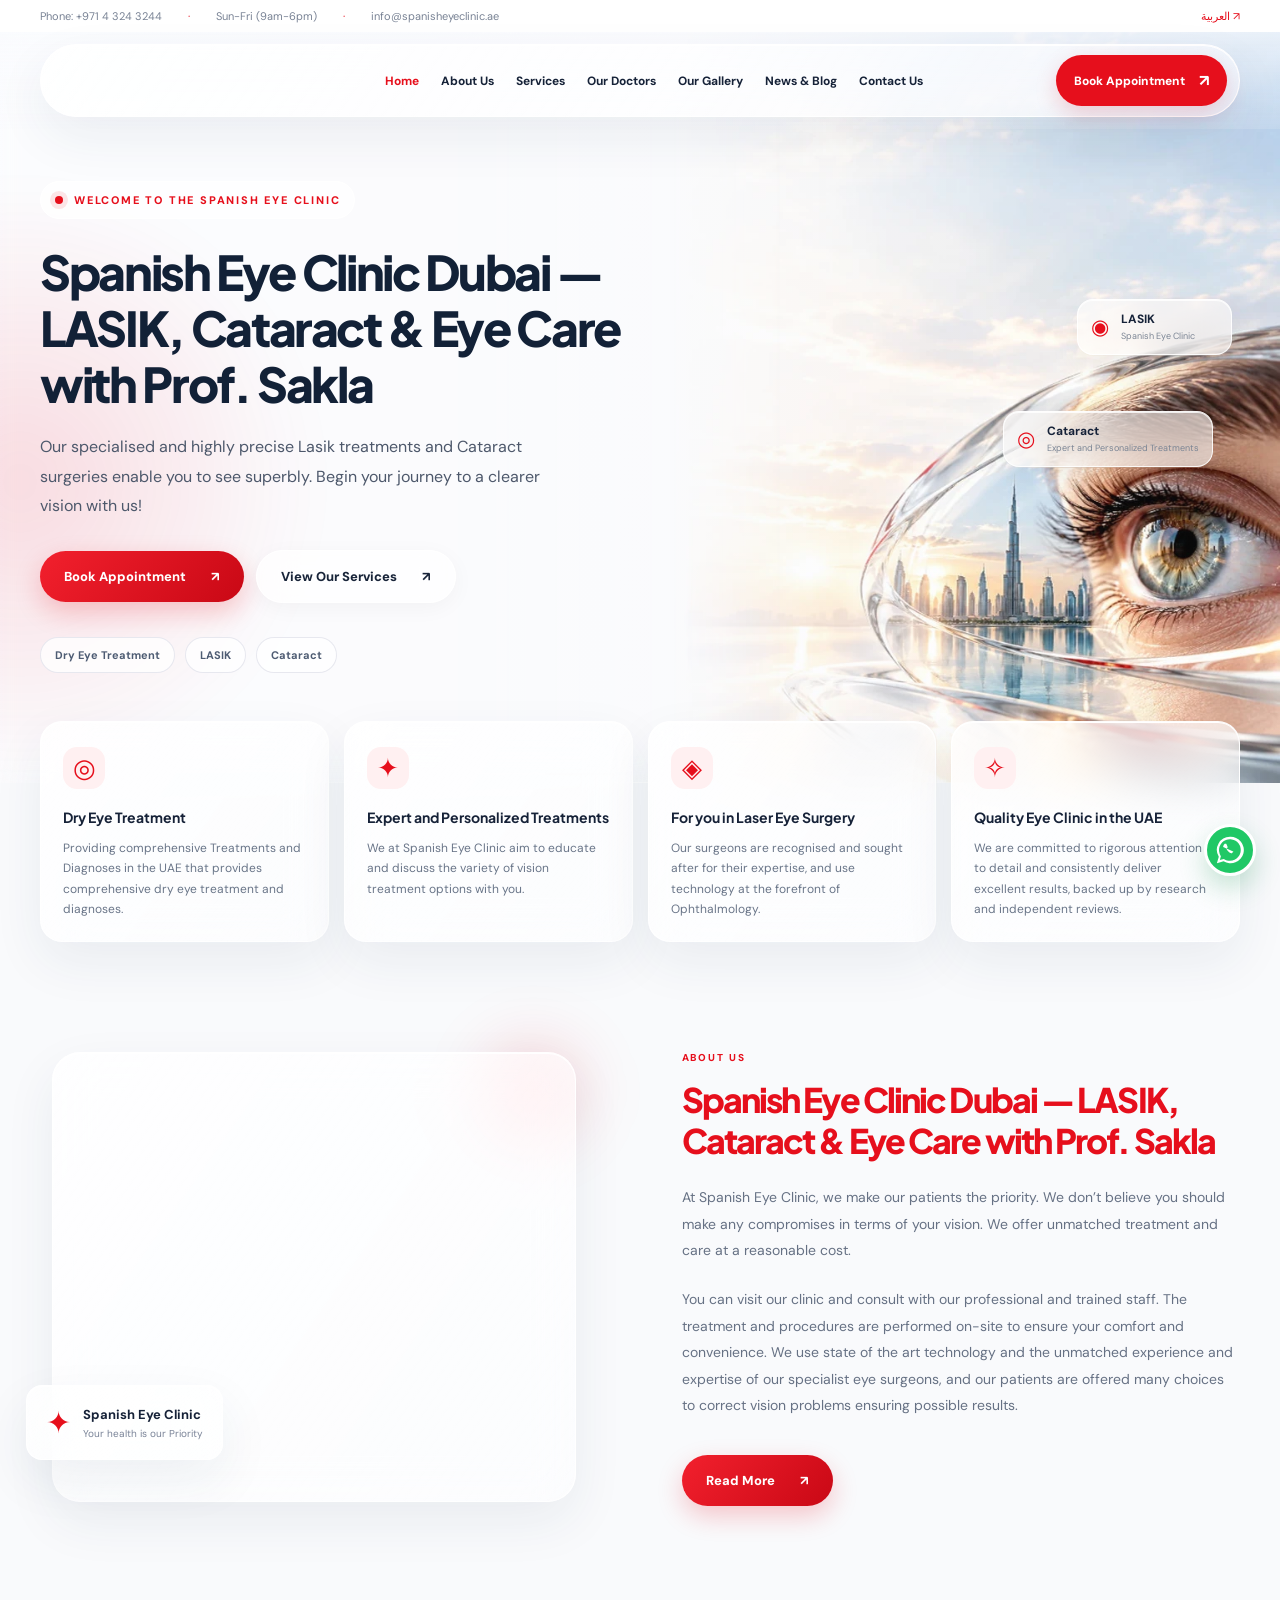
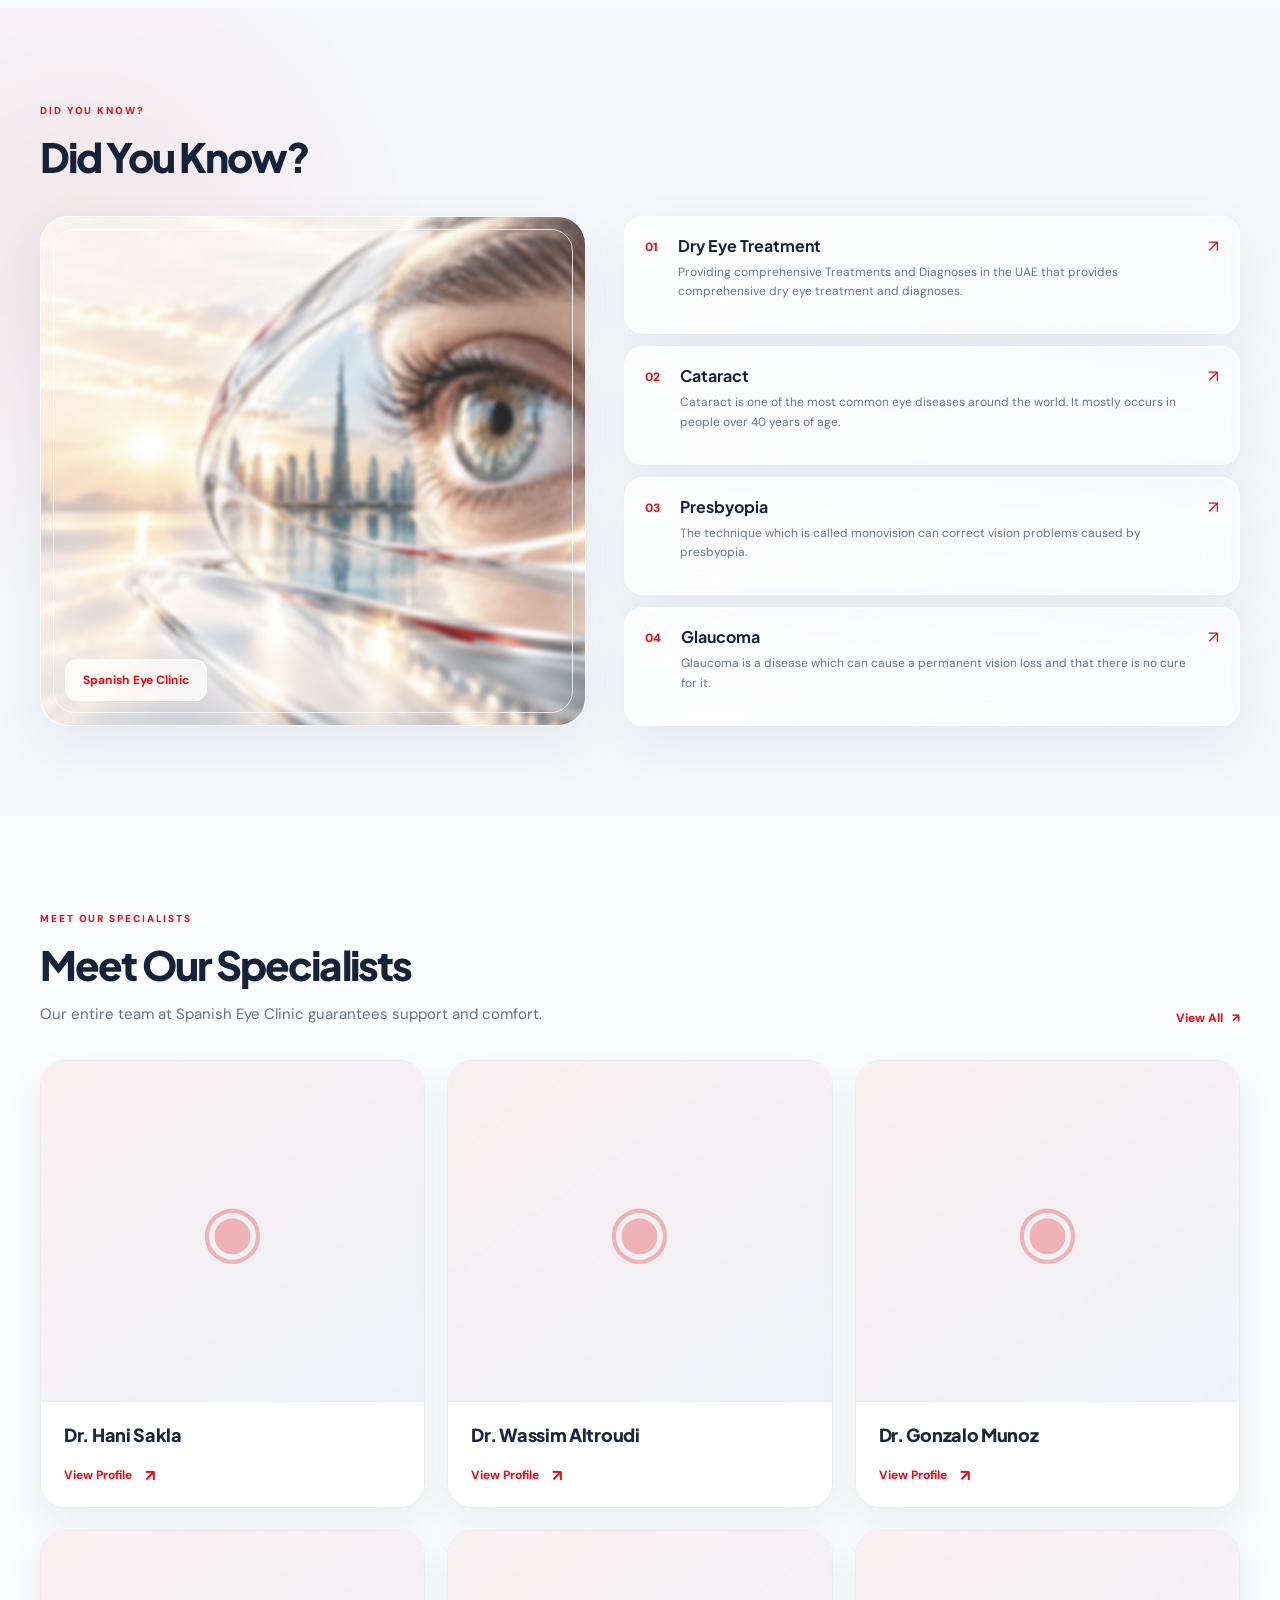
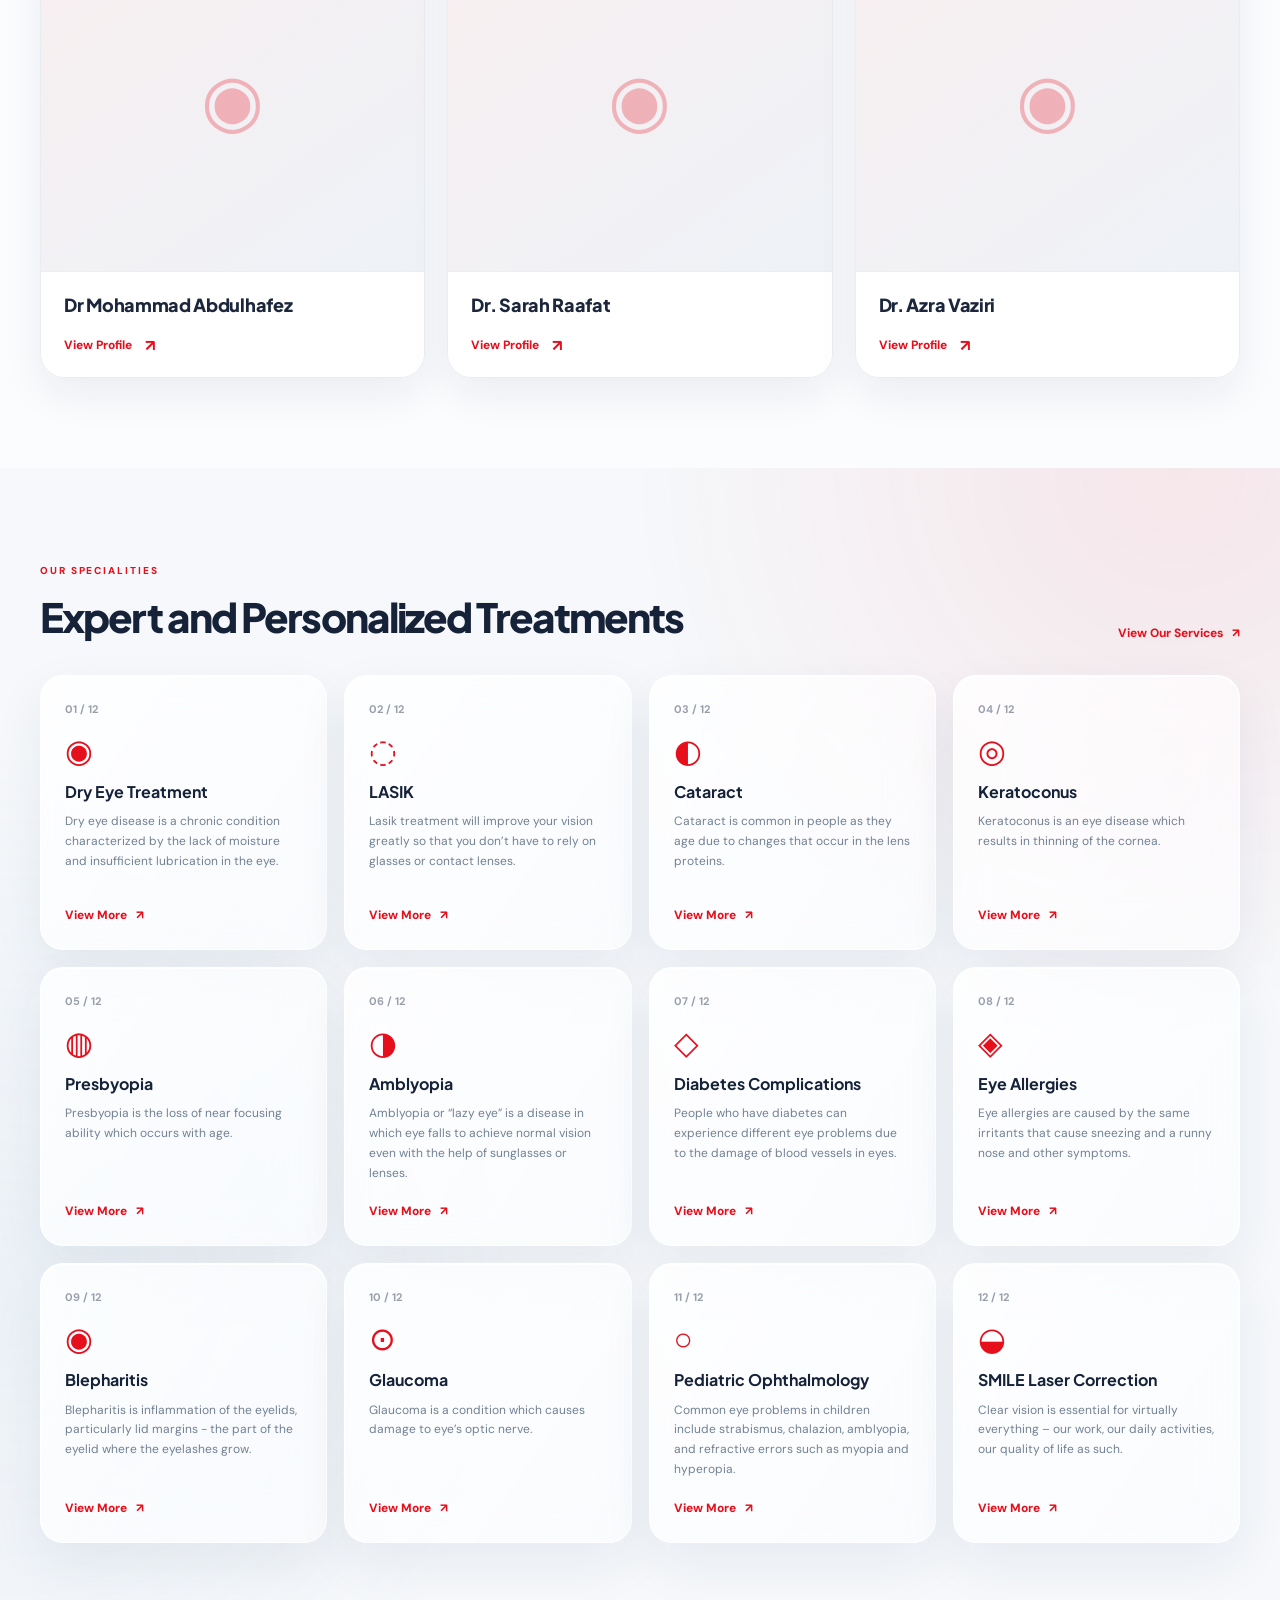
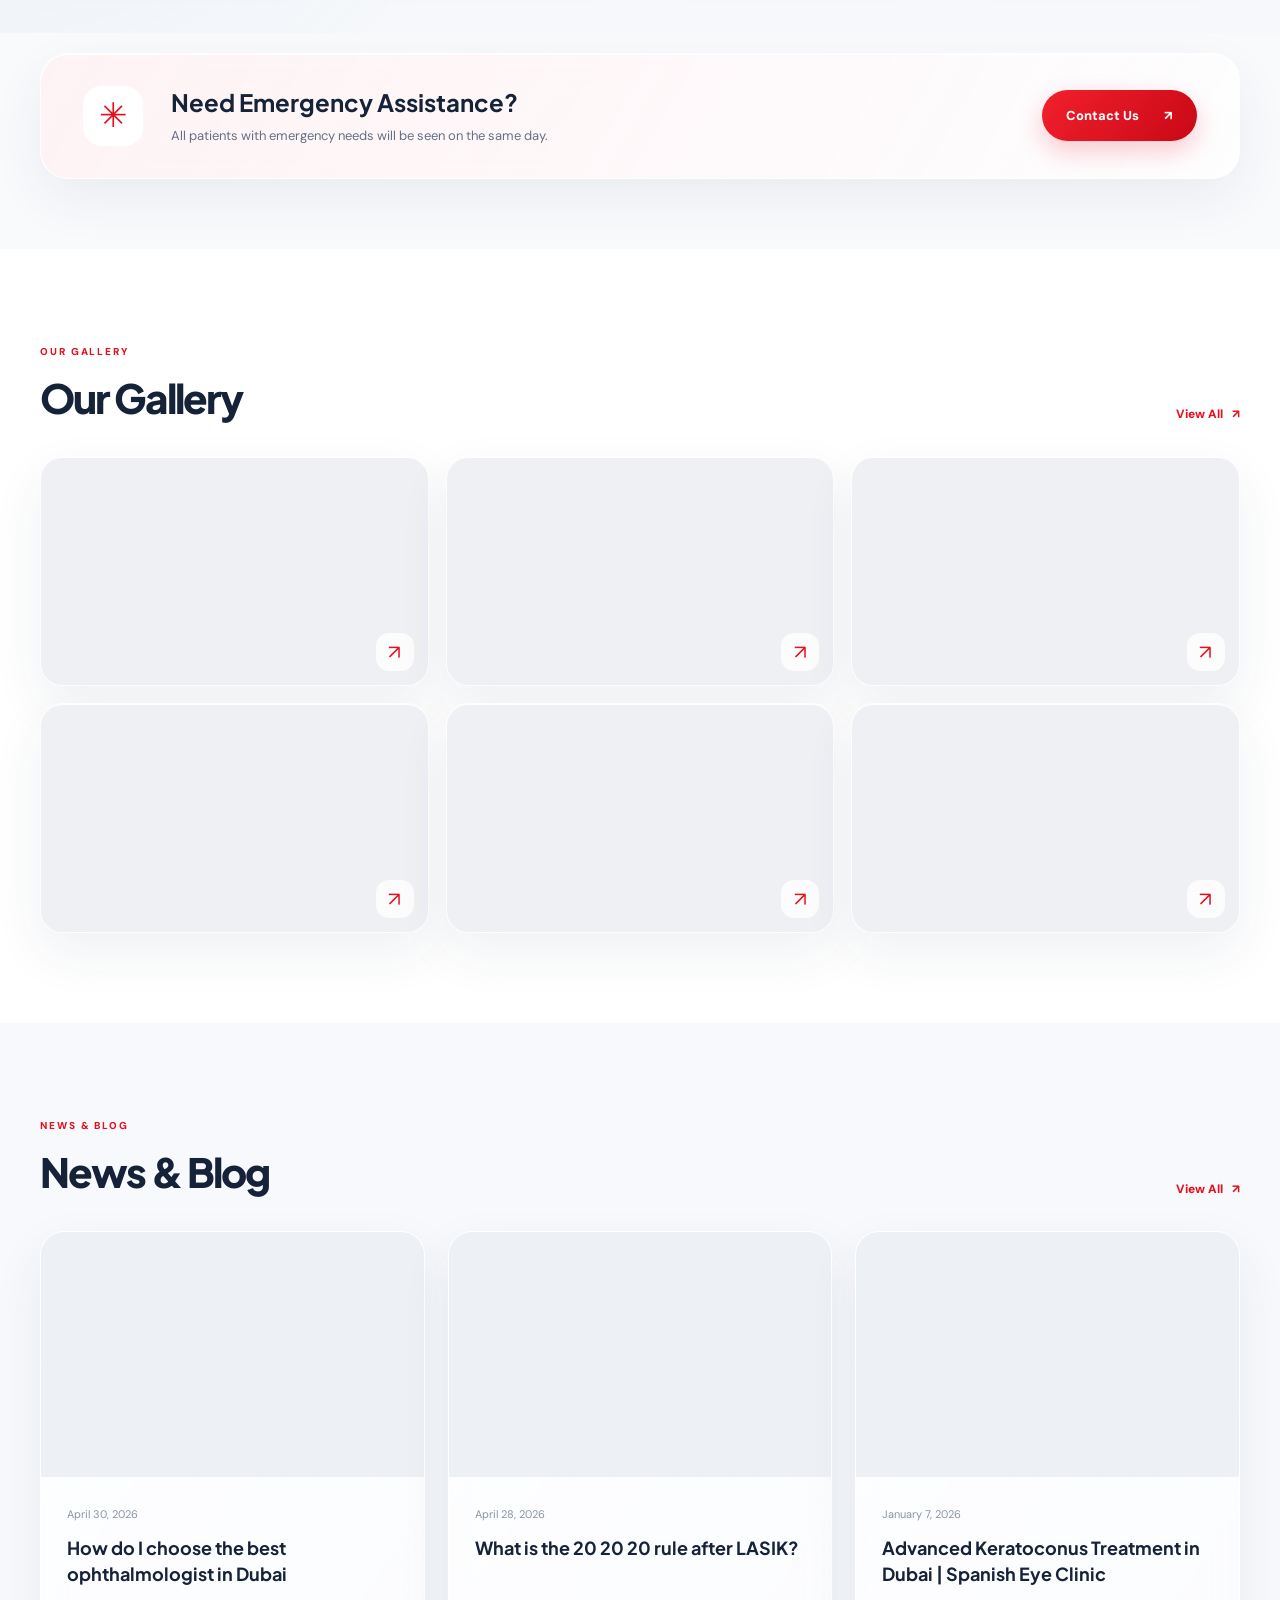
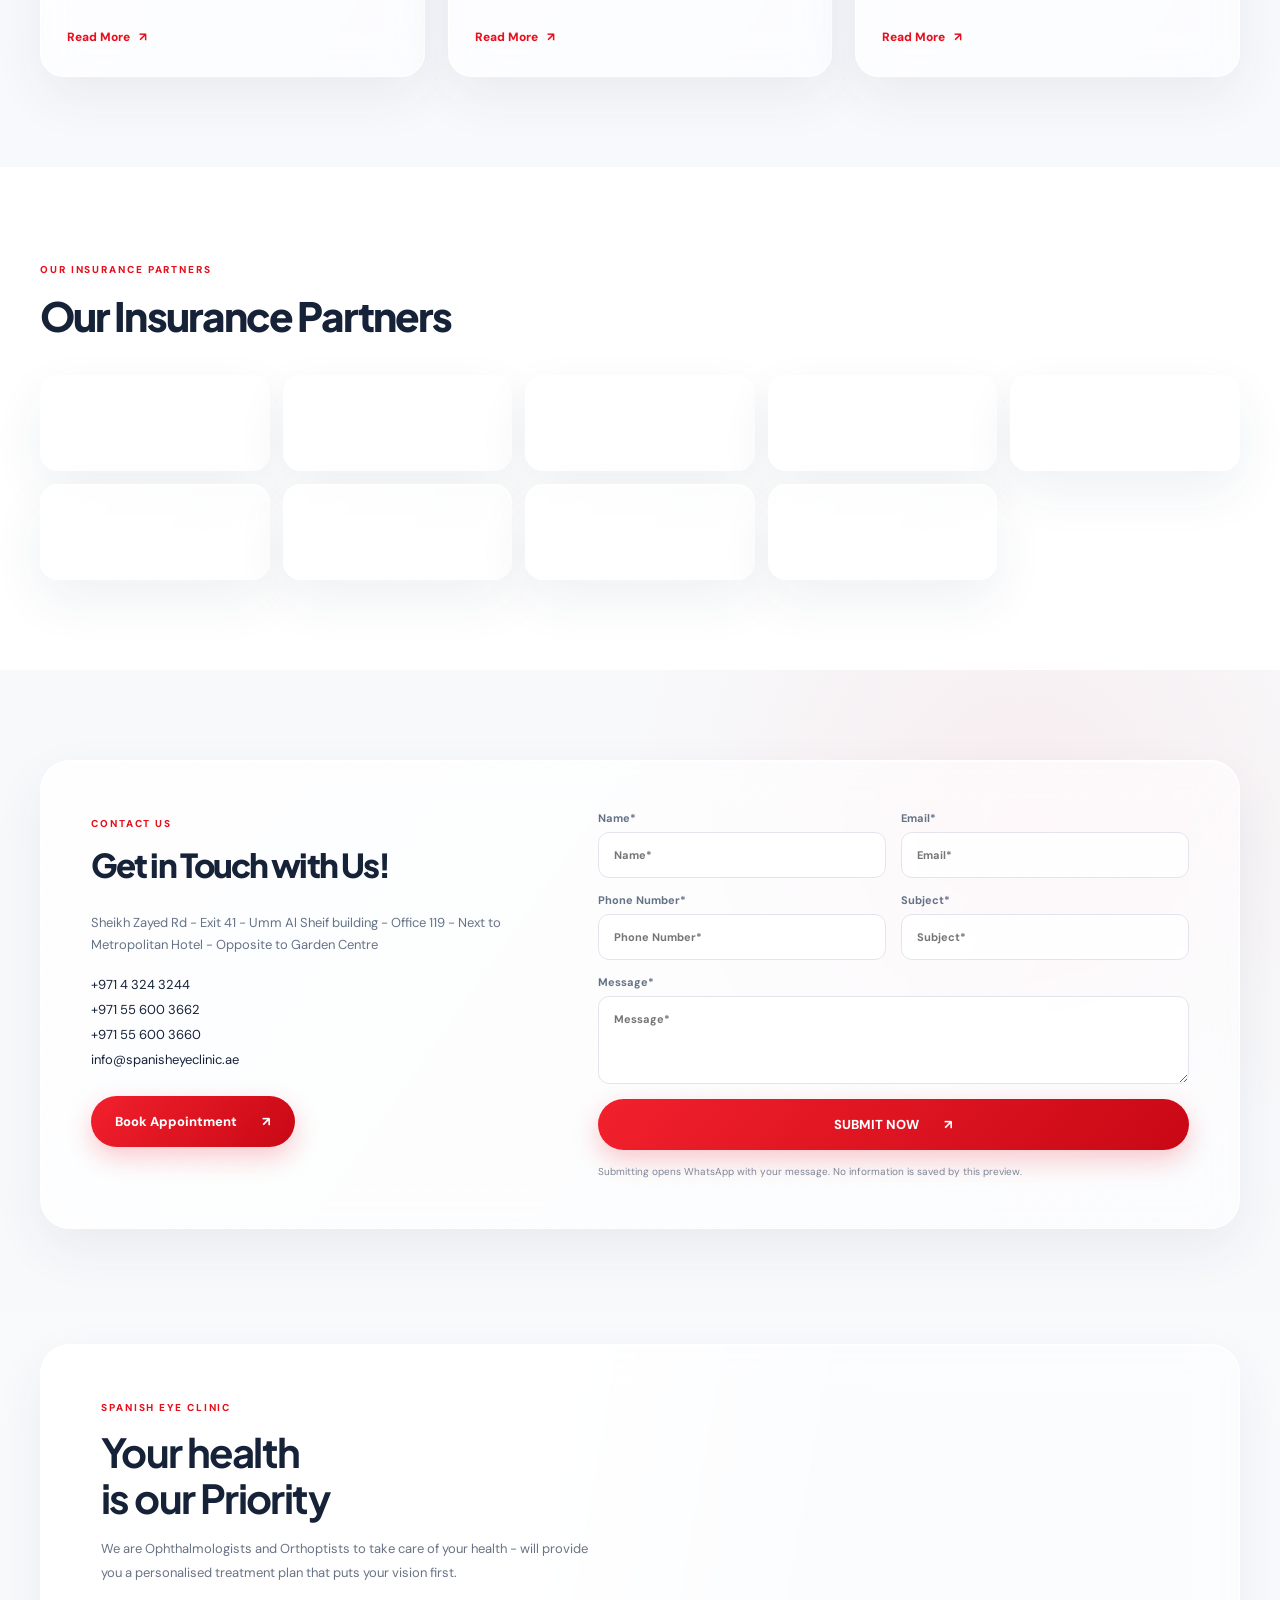
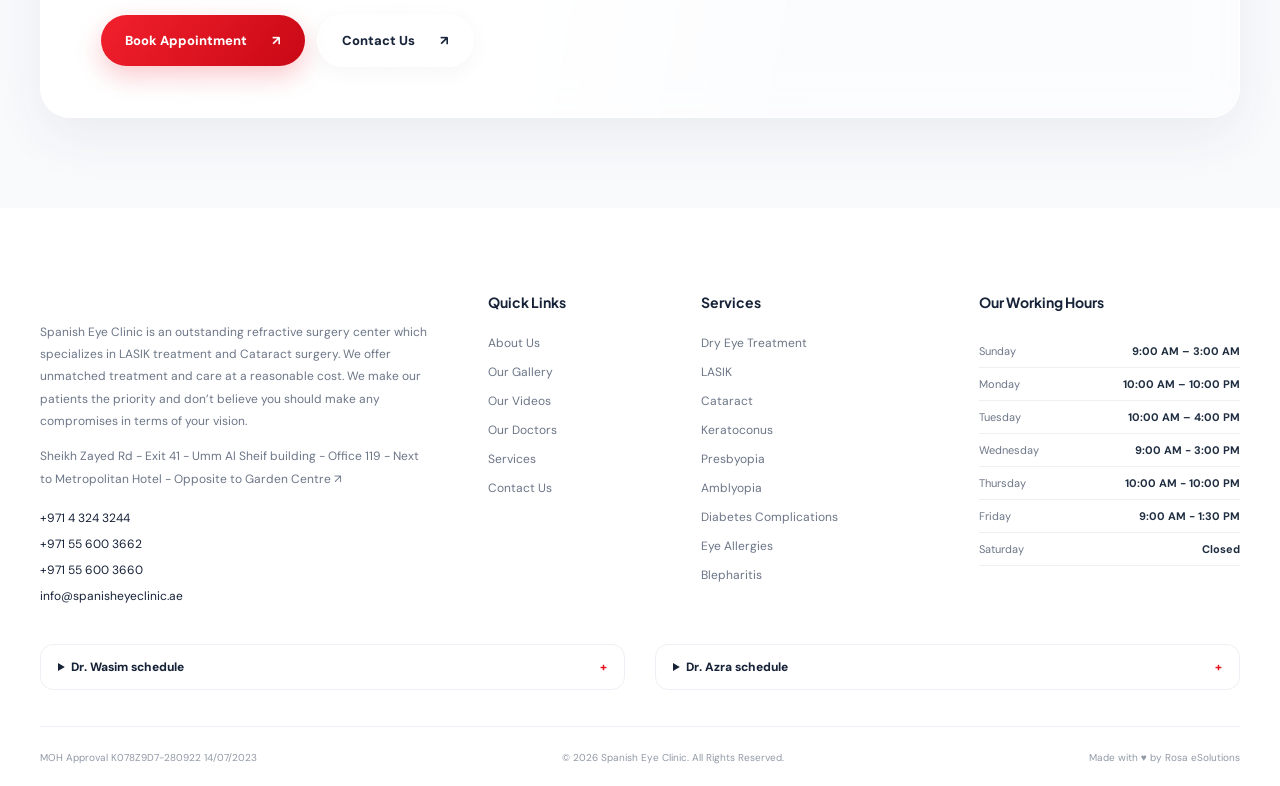
==== index.html @ 953e97e9 "Add files via upload" ====
<!DOCTYPE html>
<html lang="en-US" dir="ltr"><head>
<meta charset="utf-8"><meta name="viewport" content="width=device-width,initial-scale=1">
<meta name="robots" content="noindex,nofollow"><meta name="theme-color" content="#E60F1C">
<title>Spanish Eye Clinic Dubai | Prof. Sakla &amp; Expert Eye Care</title>
<meta name="description" content="Home to Prof. Hani Sakla, Spanish Eye Clinic offers LASIK, cataract surgery &amp; full eye exams in Dubai. Book your consultation today.">
<!-- Standalone staging file is noindex. Live canonical, hreflang, JSON-LD, analytics and WPML are managed by the original WordPress plugins at production. -->
<link rel="preconnect" href="https://www.spanisheyeclinic.ae"><link rel="preconnect" href="https://ebsaar.ae">
<link rel="preconnect" href="https://fonts.googleapis.com"><link rel="preconnect" href="https://fonts.gstatic.com" crossorigin>
<link href="https://fonts.googleapis.com/css2?family=DM+Sans:wght@400;500;600;700&family=Plus+Jakarta+Sans:wght@400;500;600;700;800&display=swap" rel="stylesheet">
<style>
:root{--red:#e60f1c;--red2:#bd0917;--ink:#162238;--muted:#667183;--paper:#f8f9fb;--soft:#f3f5f9;--max:1280px;--glass:rgba(255,255,255,.65);--line:rgba(255,255,255,.9);--stroke:#e7e9f0;--font:'Plus Jakarta Sans',sans-serif;--body:'DM Sans',sans-serif}*{box-sizing:border-box}html{scroll-behavior:smooth}body{margin:0;color:var(--ink);font-family:var(--body);background:#f9fafc;overflow-x:hidden;-webkit-font-smoothing:antialiased}a{color:inherit;text-decoration:none}button,input,textarea{font:inherit}button{cursor:pointer}img{max-width:100%}img.failed{visibility:hidden}.wrap{width:min(calc(100% - 80px),var(--max));margin:auto}.glass{background:linear-gradient(125deg,rgba(255,255,255,.84),rgba(255,255,255,.52));border:1px solid rgba(255,255,255,.9);box-shadow:0 20px 52px rgba(35,58,85,.07),inset 0 1px rgba(255,255,255,1);backdrop-filter:blur(22px) saturate(155%);-webkit-backdrop-filter:blur(22px) saturate(155%)}.topbar{height:32px;background:#fff;font-size:11px;color:#788294}.topbar-in{height:100%;display:flex;align-items:center;justify-content:space-between}.topbar-left{display:flex;align-items:center;gap:26px}.topbar-left span:not(:last-child):after{content:'·';color:var(--red);margin-left:26px}.topbar a:hover{color:var(--red)}.topbar-right{color:var(--red)}.site-header{position:sticky;top:0;z-index:40;padding:12px 0;background:linear-gradient(180deg,rgba(250,251,254,.8),rgba(250,251,254,.15));transition:padding .3s}.site-header.scrolled{padding:7px 0}.navbar{border-radius:100px;height:73px;display:flex;align-items:center;justify-content:space-between;padding:9px 12px 9px 25px;gap:20px}.logo{flex:0 0 auto;display:flex;align-items:center;min-width:178px}.logo-img{width:186px;height:auto;display:block}.desktop-nav{display:flex;align-items:center;gap:22px}.desktop-nav a{font-size:12px;font-weight:700;white-space:nowrap;transition:color .2s}.desktop-nav a:hover,.desktop-nav a:first-child{color:var(--red)}.nav-end{display:flex;align-items:center;gap:12px}.nav-book{display:inline-flex;align-items:center;gap:14px;padding:15px 18px;background:var(--red);border-radius:100px;color:#fff;font-size:12px;font-weight:800;white-space:nowrap;box-shadow:0 8px 22px rgba(230,15,28,.18)}.nav-book span{font-size:16px}.nav-toggle,.mobile-nav{display:none}
.hero{position:relative;margin-top:-97px;padding-top:117px;min-height:750px;background:#f8fafc;isolation:isolate;overflow:hidden}.hero-bg{position:absolute;inset:0;z-index:-3}.hero-bg img{width:100%;height:100%;object-fit:cover;object-position:center right}.hero-wash{position:absolute;inset:0;z-index:-2;background:linear-gradient(90deg,rgba(251,251,253,.98) 0%,rgba(251,251,253,.97) 23%,rgba(251,251,253,.9) 35%,rgba(251,251,253,.45) 54%,rgba(251,251,253,.01) 80%)}.hero-light{position:absolute;width:640px;height:640px;border-radius:50%;background:radial-gradient(circle,rgba(237,22,45,.14),transparent 66%);top:130px;left:-300px;filter:blur(20px);z-index:-1}.hero-grid{display:grid;grid-template-columns:54% 46%;min-height:600px;align-items:center}.hero-copy{padding:32px 0 110px;max-width:660px;position:relative;z-index:2}.label-line{display:inline-flex;align-items:center;gap:11px;font-size:11px;letter-spacing:1.8px;font-weight:800;color:var(--red);text-transform:uppercase;background:rgba(255,255,255,.75);padding:11px 14px;border-radius:100px;border:1px solid #fff}.red-point{width:8px;height:8px;background:var(--red);border-radius:50%;box-shadow:0 0 0 5px rgba(230,15,28,.1)}.hero h1{font-family:var(--font);font-size:clamp(42px,4.0vw,62px);font-weight:800;line-height:1.14;letter-spacing:-2.5px;max-width:680px;margin:25px 0 20px;color:#122137}.hero-description{font-size:17px;line-height:1.82;color:#556175;max-width:560px;margin:0}.hero-actions{display:flex;gap:12px;align-items:center;flex-wrap:wrap;margin-top:30px}.btn{border:0;display:inline-flex;align-items:center;gap:25px;padding:17px 24px;border-radius:100px;white-space:nowrap;font-size:13px;font-weight:800;transition:transform .2s,box-shadow .2s}.btn:hover,.nav-book:hover{transform:translateY(-2px)}.btn-red{color:#fff;background:linear-gradient(130deg,#f2202d,#c90815);box-shadow:0 10px 26px rgba(230,15,28,.22)}.btn-glass{color:#182439;background:rgba(255,255,255,.7);border:1px solid #fff;box-shadow:0 5px 22px rgba(0,0,0,.04);backdrop-filter:blur(18px)}.hero-bottom-items{display:flex;align-items:center;gap:10px;margin-top:34px;flex-wrap:wrap}.hero-bottom-items span{border:1px solid rgba(225,227,236,.8);background:rgba(255,255,255,.77);padding:10px 14px;border-radius:30px;font-size:11px;font-weight:700;color:#4e5c73}.hero-visual{height:550px;position:relative}.hero-float{position:absolute;border-radius:17px;display:flex;align-items:center;gap:12px;padding:14px 17px;min-width:192px;box-shadow:0 16px 48px rgba(53,53,76,.09)}.hero-float>span{font-size:29px;color:var(--red)}.hero-float strong{font-size:13px;display:block}.hero-float small{display:block;font-size:10px;line-height:1.5;color:#7b8594;margin-top:3px;max-width:175px}.float-a{right:0;top:80px}.float-b{right:20px;top:205px}.float-c{right:15px;top:355px;min-width:170px}.hero-hairline{position:absolute;bottom:0;left:0;right:0;height:1px;background:linear-gradient(90deg,transparent,#fff,transparent)}
.features-section{position:relative;margin-top:-62px;z-index:5;padding-bottom:65px}.features-grid{display:grid;grid-template-columns:repeat(4,1fr);gap:15px}.feature{border-radius:22px;padding:25px 22px 22px;min-height:195px}.feature-symbol{display:grid;place-items:center;width:42px;height:42px;background:#fff0f1;border-radius:14px;color:var(--red);font-size:26px;margin-bottom:18px}.feature h3{font-family:var(--font);font-size:14px;line-height:1.5;margin:0 0 10px}.feature p{margin:0;color:#697588;font-size:12px;line-height:1.7}
.section{padding:90px 0}.eyebrow{font-size:10px;font-weight:800;letter-spacing:1.9px;color:var(--red);text-transform:uppercase;display:inline-block;margin-bottom:15px}.section-heading{display:flex;align-items:end;justify-content:space-between;gap:30px;margin-bottom:34px}.section-heading h2,.about-copy h2,.contact-copy h2{font-family:var(--font);font-size:clamp(31px,3.15vw,43px);letter-spacing:-1.9px;line-height:1.23;margin:0;font-weight:800}.section-heading p{font-size:15px;color:var(--muted);line-height:1.6;margin:12px 0 0}.section-more,.text-link{font-size:12px;font-weight:800;color:var(--red);white-space:nowrap}.section-more span,.text-link span{margin-left:6px}.about-section{padding-top:25px}.about-grid{display:grid;grid-template-columns:1fr 1.02fr;align-items:center;gap:94px}.about-art{position:relative;padding:20px 12px 16px}.about-image{width:100%;height:450px;border-radius:28px;padding:10px;overflow:hidden}.about-image img{width:100%;height:100%;object-fit:cover;border-radius:22px}.about-float{position:absolute;left:-14px;bottom:58px;border-radius:16px;padding:17px 19px;display:flex;align-items:center;gap:12px}.about-float>span{font-size:30px;color:var(--red)}.about-float strong,.about-float small{display:block}.about-float strong{font-size:13px}.about-float small{font-size:10px;color:#798397;margin-top:4px}.about-decoration{position:absolute;width:170px;height:170px;border-radius:50%;z-index:-1;right:-30px;top:-26px;background:radial-gradient(circle,rgba(230,15,28,.18),transparent 65%);filter:blur(24px)}.about-copy h2{font-size:clamp(29px,2.65vw,36px);color:var(--red)}.about-copy p{color:#667184;font-size:14px;line-height:1.9;margin:22px 0}.about-copy .btn{margin-top:14px}
.did-section{background:radial-gradient(circle at 6% 30%,rgba(230,15,28,.075),transparent 27%),#f5f7fa}.did-grid{display:grid;grid-template-columns:.92fr 1.08fr;gap:34px}.did-art{height:520px;border-radius:30px;overflow:hidden;position:relative}.did-image{width:100%;height:100%;object-fit:cover}.did-art-label{position:absolute;bottom:20px;left:20px;border-radius:12px;padding:14px 19px;color:var(--red);font-weight:800;font-size:12px}.did-list{display:grid;gap:12px}.know-item{display:flex;gap:20px;padding:18px 20px;border-radius:19px;align-items:start;min-height:114px}.know-index{font-size:12px;color:var(--red);font-weight:800;margin-top:4px}.know-item>div:nth-child(2){flex:1}.know-item h3{font-size:16px;font-family:var(--font);margin:0 0 7px}.know-item p{margin:0;color:#687589;font-size:12px;line-height:1.6}.small-arrow{font-size:17px;color:var(--red)}
.doctors-section{background:#fbfcfe}.doctors-grid{display:grid;grid-template-columns:repeat(3,1fr);gap:24px}.doctor{border-radius:25px;overflow:hidden;min-width:0}.doctor-picture{height:335px;display:block;position:relative;background:linear-gradient(155deg,#e9ebf0,#fafafa);overflow:hidden}.doctor-img{width:100%;height:100%;object-fit:cover;object-position:center 16%;transition:transform .5s}.doctor:hover .doctor-img{transform:scale(1.03)}.img-backup{position:absolute;inset:0;display:grid;place-items:center;color:#bec2ce;font-weight:800}.doctor-meta{padding:20px 23px 24px;background:rgba(255,255,255,.9)}.doctor-meta h3{font-family:var(--font);font-size:16px;margin:0 0 13px}.doctor-meta .text-link{font-size:11px}
.treatments-section{background:radial-gradient(ellipse at 92% 0%,rgba(237,22,37,.08),transparent 33%),radial-gradient(circle at 0% 70%,rgba(144,184,218,.11),transparent 35%),#f6f8fb}.treatments-grid{display:grid;grid-template-columns:repeat(4,1fr);gap:17px}.treatment{min-height:275px;padding:26px 24px;position:relative;border-radius:23px;display:flex;flex-direction:column;transition:transform .2s,box-shadow .25s}.treatment:hover{transform:translateY(-5px);box-shadow:0 22px 45px rgba(33,45,75,.1)}.treatment-num{font-size:11px;color:#9a9fac;font-weight:700}.treatment-icon{font-size:32px;line-height:1;color:var(--red);margin:19px 0 13px}.treatment h3{font-family:var(--font);font-size:16px;line-height:1.45;margin:0 0 9px}.treatment p{margin:0 0 20px;color:#718092;line-height:1.65;font-size:12px;flex:1}.treatment .text-link{align-self:start}
.emergency-section{padding:20px 0 70px}.emergency{border-radius:28px;padding:32px 42px;display:flex;align-items:center;gap:28px;background:linear-gradient(120deg,rgba(255,241,242,.85),rgba(255,255,255,.75));}.emergency-orb{height:60px;width:60px;background:#fff;border-radius:19px;color:var(--red);display:grid;place-items:center;font-size:34px}.emergency>div:nth-child(2){flex:1}.emergency h2{font-family:var(--font);font-size:24px;margin:0 0 10px}.emergency p{font-size:13px;color:#657087;margin:0}
.gallery-section{background:#fff}.gallery-grid{display:grid;grid-template-columns:repeat(3,1fr);grid-auto-rows:230px;gap:17px}.gallery-tile{display:block;border-radius:22px;overflow:hidden;position:relative;background:#eef0f4}.gallery-img{width:100%;height:100%;object-fit:cover;transition:transform .35s}.gallery-tile:hover .gallery-img{transform:scale(1.05)}.gallery-open{position:absolute;bottom:14px;right:14px;display:grid;place-items:center;background:rgba(255,255,255,.8);color:var(--red);height:38px;width:38px;border-radius:13px;backdrop-filter:blur(10px);font-size:20px}
.blog-section{background:#f8f9fc}.stories-grid{display:grid;grid-template-columns:repeat(3,1fr);gap:23px}.story{border-radius:24px;overflow:hidden}.story-photo{height:245px;display:block;overflow:hidden;background:#edf0f4}.story-img{width:100%;height:100%;object-fit:cover}.story-copy{padding:25px 26px 30px}.story-date{font-size:11px;color:#8994a6}.story-copy h3{font-family:var(--font);font-size:18px;line-height:1.45;min-height:75px;margin:12px 0 15px}.story-copy h3 a:hover{color:var(--red)}
.insurance-section{background:#fff}.insurance-grid{display:grid;grid-template-columns:repeat(5,1fr);gap:13px}.insurer{height:96px;border-radius:18px;padding:14px;display:grid;place-items:center}.insurance-logo{max-width:92%;max-height:64px;object-fit:contain}.contact-section{background:radial-gradient(circle at 80% 20%,rgba(230,15,28,.05),transparent 35%),#f8f9fb}.contact-shell{border-radius:30px;padding:50px;display:grid;grid-template-columns:.85fr 1.15fr;gap:70px}.contact-copy h2{font-size:33px;margin-bottom:27px}.contact-copy p{font-size:13px;line-height:1.7;color:#667387;margin-bottom:20px}.contact-copy>a{display:block;margin:8px 0;font-size:13px}.contact-actions{margin-top:28px}.contact-form{display:grid;gap:15px}.contact-inputs{display:grid;grid-template-columns:1fr 1fr;gap:15px}.contact-form label{font-size:11px;font-weight:700;color:#647286}.contact-form input,.contact-form textarea{width:100%;display:block;margin-top:7px;border:1px solid #e2e5ed;border-radius:11px;background:rgba(255,255,255,.83);padding:15px;color:#1d293b;outline:none}.contact-form :is(input,textarea):focus{border-color:var(--red)}.submit-btn{justify-content:center}.contact-form small{font-size:10px;color:#7d8797}
.final-cta{padding-top:25px;background:#f9fafc}.final-cta-card{position:relative;min-height:365px;overflow:hidden;border-radius:30px;display:flex;align-items:center;background:linear-gradient(100deg,rgba(255,255,255,.98) 0%,rgba(255,255,255,.95) 40%,rgba(255,255,255,.43) 66%),url('https://ebsaar.ae/wp-content/uploads/2026/10/Dubai-Skyline-Reflected-in-a-Glassy-Eye.webp') center right/cover no-repeat}.final-cta-copy{width:58%;padding:50px 60px;position:relative;z-index:1}.final-cta h2{font-family:var(--font);font-size:40px;line-height:1.17;margin:0 0 15px;letter-spacing:-1.6px}.final-cta p{font-size:13px;color:#697386;line-height:1.8;max-width:495px}
.site-footer{background:#fff;padding:80px 0 22px}.footer-top{display:grid;grid-template-columns:1.5fr .6fr .85fr 1fr;gap:56px}.footer-logo{max-width:222px;display:block}.footer-brand p,.footer-place{color:#6c7687;font-size:12px;line-height:1.85}.footer-contact{display:grid;gap:10px;margin-top:20px}.footer-contact a{font-size:12px}.site-footer h3{font-family:var(--font);font-size:14px;margin:5px 0 24px}.footer-links a{display:block;font-size:12px;color:#6b7586;margin-bottom:13px}.footer-links a:hover,.footer-contact a:hover{color:var(--red)}.schedule-row{display:flex;justify-content:space-between;gap:10px;font-size:11px;padding:9px 0;border-bottom:1px solid #edf0f3;color:#6c7687}.schedule-row span:last-child{text-align:right;color:#1f2d40;font-weight:700}.footer-doctor-hours{display:flex;gap:30px;margin-top:40px}.footer-doctor-hours details{border:1px solid #edf0f4;border-radius:13px;padding:14px 17px;flex:1}.footer-doctor-hours summary{font-size:12px;font-weight:800;cursor:pointer}.footer-doctor-hours summary span{float:right;color:var(--red)}.footer-bottom{display:flex;justify-content:space-between;gap:14px;padding:24px 0 0;border-top:1px solid #eceff4;margin-top:36px;font-size:10px;color:#9199a6}.floating-whatsapp{z-index:48;position:fixed;right:24px;bottom:24px;width:52px;height:52px;display:grid;place-items:center;background:#20c866;border:3px solid #fff;border-radius:50%;color:#fff;box-shadow:0 12px 27px rgba(23,146,78,.24)}.floating-whatsapp svg{width:28px;height:28px}.mobile-appointment{display:none}
.anim{opacity:1}.js-anim .anim{opacity:0;transform:translateY(16px);transition:opacity .65s ease,transform .65s ease}.js-anim .anim.visible{opacity:1;transform:translateY(0)}
@media(max-width:1150px){.desktop-nav{gap:12px}.desktop-nav a{font-size:11px}.logo{min-width:144px}.logo-img{width:155px}.nav-book{padding:14px 13px;font-size:11px}.about-grid{gap:50px}.footer-top{gap:35px}}
@media(max-width:940px){.wrap{width:min(calc(100% - 44px),var(--max))}.desktop-nav{display:none}.nav-toggle{border:0;border-radius:100px;background:#fff;width:44px;height:44px;padding:11px;display:flex;flex-direction:column;justify-content:center;gap:5px}.nav-toggle span{height:2px;width:22px;background:#18233b;border-radius:3px}.mobile-nav{position:absolute;display:none;left:22px;right:22px;top:calc(100% - 6px);padding:20px;border-radius:22px}.mobile-nav.open{display:grid;gap:0}.mobile-nav a{padding:12px 5px;font-size:14px;border-bottom:1px solid #e8ebf1}.mobile-nav .btn{justify-content:center;margin-top:12px;color:#fff}.hero h1{font-size:48px}.hero-grid{grid-template-columns:58% 42%}.hero-visual{opacity:.82}.features-grid{grid-template-columns:repeat(2,1fr)}.doctors-grid{grid-template-columns:repeat(2,1fr)}.treatments-grid{grid-template-columns:repeat(3,1fr)}.insurance-grid{grid-template-columns:repeat(3,1fr)}.footer-top{grid-template-columns:1.2fr 1fr;gap:35px}.about-grid{grid-template-columns:1fr 1fr}.contact-shell{gap:30px;padding:35px}}
@media(max-width:700px){.wrap{width:calc(100% - 34px)}.topbar{height:30px}.topbar-left{gap:9px}.topbar-left>*:not(:first-child){display:none}.topbar-left span:not(:last-child):after{display:none}.navbar{height:61px;padding:8px 9px 8px 17px}.logo-img{width:155px}.nav-end .nav-book{display:none}.site-header{padding:8px 0}.hero{margin-top:-77px;min-height:820px;padding-top:92px}.hero-bg img{object-position:53% bottom}.hero-wash{background:linear-gradient(180deg,rgba(255,255,255,.83) 0%,rgba(255,255,255,.85) 10%,rgba(255,255,255,.72) 31%,rgba(255,255,255,.25) 48%,rgba(255,255,255,0) 65%)}.hero-grid{display:block;min-height:730px}.hero-copy{padding:54px 0 0}.label-line{font-size:10px;letter-spacing:1px}.hero h1{font-size:clamp(32px,8.7vw,44px);letter-spacing:-1.6px;line-height:1.17;margin:23px 0 17px}.hero-description{font-size:13px;line-height:1.6;max-width:93%;color:#425166}.hero-actions{gap:9px;margin-top:22px}.btn{padding:14px 15px;font-size:11px;gap:12px}.hero-bottom-items{margin-top:21px;gap:6px}.hero-bottom-items span{font-size:9px;padding:8px 10px}.hero-visual{height:360px;position:absolute;top:480px;left:0;right:0;pointer-events:none}.hero-float{min-width:auto;padding:9px 12px;border-radius:13px}.hero-float strong{font-size:11px}.hero-float small{display:none}.hero-float>span{font-size:23px}.float-a{right:16px;top:30px}.float-b{right:25px;top:115px}.float-c{display:none}.features-section{margin-top:-15px;padding-bottom:40px}.features-grid{gap:10px}.feature{padding:18px 15px;min-height:168px;border-radius:17px}.feature-symbol{width:35px;height:35px;font-size:22px;margin-bottom:13px}.feature h3{font-size:12px}.feature p{font-size:10px}.section{padding:65px 0}.section-heading h2,.about-copy h2{font-size:30px;letter-spacing:-1.2px}.section-heading{gap:12px;margin-bottom:25px;align-items:start}.section-more{font-size:10px;margin-top:25px}.about-section{padding-top:30px}.about-grid{grid-template-columns:1fr;gap:20px}.about-art{padding:0}.about-image{height:300px;border-radius:22px;padding:7px}.about-image img{border-radius:17px}.about-float{left:6px;bottom:20px}.about-copy p{font-size:13px;margin:17px 0}.did-grid{grid-template-columns:1fr;gap:17px}.did-art{height:280px}.know-item{min-height:105px}.doctors-grid{grid-template-columns:repeat(2,minmax(0,1fr));gap:13px}.doctor-picture{height:225px}.doctor-meta{padding:14px 12px 17px}.doctor-meta h3{font-size:12px;line-height:1.5}.doctor-meta .text-link{font-size:10px}.treatments-grid{grid-template-columns:repeat(2,minmax(0,1fr));gap:11px}.treatment{padding:20px 15px;min-height:260px;border-radius:17px}.treatment h3{font-size:13px}.treatment p{font-size:10.5px}.treatment-num{font-size:9px}.treatment-icon{font-size:25px}.emergency{padding:24px;gap:14px;flex-wrap:wrap}.emergency-orb{width:47px;height:47px}.emergency h2{font-size:20px}.emergency p{font-size:11px;line-height:1.5}.gallery-grid{grid-template-columns:repeat(2,1fr);grid-auto-rows:150px;gap:10px}.stories-grid{grid-template-columns:1fr;gap:17px}.story-photo{height:220px}.story-copy h3{min-height:unset}.insurance-grid{grid-template-columns:repeat(3,1fr);gap:7px}.insurer{height:75px;padding:8px;border-radius:12px}.contact-shell{grid-template-columns:1fr;padding:23px;gap:30px}.contact-copy h2{font-size:30px}.contact-inputs{grid-template-columns:1fr}.final-cta{padding-top:20px}.final-cta-card{min-height:430px;background:linear-gradient(180deg,rgba(255,255,255,.97) 0%,rgba(255,255,255,.92) 40%,rgba(255,255,255,.16) 100%),url('https://ebsaar.ae/wp-content/uploads/2026/10/Dubai-Skyline-Through-a-Futuristic-Eye-Lens.webp') center bottom/cover}.final-cta-copy{width:100%;padding:32px 26px}.final-cta h2{font-size:32px}.final-cta p{font-size:12px}.footer-top{grid-template-columns:1fr 1fr;gap:30px 14px}.footer-brand{grid-column:span 2}.footer-doctor-hours{display:block}.footer-doctor-hours details{margin-bottom:10px}.footer-bottom{display:grid;gap:9px}.site-footer{padding:55px 0 90px}.floating-whatsapp{bottom:77px;right:16px;width:46px;height:46px}.mobile-appointment{display:flex;position:fixed;z-index:45;bottom:0;left:0;right:0;align-items:center;justify-content:space-between;padding:9px 16px;border-radius:18px 18px 0 0}.mobile-appointment>span{font-size:11px;font-weight:800}.mobile-appointment .btn{padding:13px 14px}}
@media(max-width:365px){.hero h1{font-size:30px}.hero-description{font-size:12px}.btn{font-size:10px;padding:12px}.hero-float{display:none}.treatments-grid{grid-template-columns:1fr}.treatment{min-height:200px}.footer-top{grid-template-columns:1fr}.footer-brand{grid-column:auto}}
@media(max-width:700px){.about-decoration{right:0}}
@media(prefers-reduced-motion:reduce){html{scroll-behavior:auto}*,*::before,*::after{animation:none!important;transition:none!important}}

/* ---- Design refinement V2: visual corrections only ---- */
/* Hero: frosted field at the copy side; keep the original eye/Dubai composition visible on the right. */
.hero{background:#f8fafc;isolation:isolate}
.hero-bg{background:url('[data-uri]') right center/cover no-repeat}
.hero-bg img{filter:blur(1.6px) saturate(.90) contrast(.96);transform:scale(1.022);transition:filter .5s ease;display:block}
.hero-wash{background:linear-gradient(90deg,rgba(251,252,254,.95) 0%,rgba(251,252,254,.87) 23%,rgba(251,252,254,.69) 40%,rgba(251,252,254,.25) 59%,rgba(251,252,254,.03) 86%)}
.hero-frost{position:absolute;z-index:-1;inset:0 auto 0 0;width:62%;pointer-events:none;backdrop-filter:blur(11px);-webkit-backdrop-filter:blur(11px);-webkit-mask-image:linear-gradient(90deg,#000 0%,#000 55%,transparent 100%);mask-image:linear-gradient(90deg,#000 0%,#000 55%,transparent 100%)}
.hero-copy{max-width:645px}
.hero h1{font-size:clamp(40px,3.75vw,59px);line-height:1.17;letter-spacing:-2.35px;max-width:625px}
.hero-description{max-width:530px;color:#4d586b;font-size:16px}
.hero-float{padding:11px 13px;min-width:155px;border-radius:16px;background:rgba(255,255,255,.58);box-shadow:0 12px 32px rgba(30,52,82,.07),inset 0 1px rgba(255,255,255,.8);border:1px solid rgba(255,255,255,.86);backdrop-filter:blur(20px);-webkit-backdrop-filter:blur(20px)}
.hero-float>span{font-size:21px}
.hero-float strong{font-size:12px}
.hero-float small{font-size:9px}
.float-a{right:8px;top:108px}.float-b{right:27px;top:220px}.float-c{display:none}
/* Did You Know: the actual 2022/11 photo is used, and a graceful optical fallback always fills the canvas. */
.did-grid{grid-template-columns:.94fr 1.06fr;gap:38px;align-items:stretch}
.did-art{min-height:510px;height:auto;border-radius:28px;overflow:hidden;position:relative;background:#f5f8fb;isolation:isolate}
.did-art::before{content:'';position:absolute;inset:0;z-index:0;background:linear-gradient(145deg,rgba(255,255,255,.2),rgba(255,255,255,.12)),url('[data-uri]') 70% 100%/cover no-repeat;filter:saturate(.78) blur(2px);transform:scale(1.02);opacity:1;transition:opacity .4s}
.did-art.has-image::before{opacity:0}
.did-image{position:absolute;inset:0;width:100%;height:100%;object-fit:contain;object-position:center;padding:19px;display:block;z-index:1}
.did-image.failed{display:none}
.did-art-label{z-index:2;left:24px;bottom:24px;padding:12px 17px;background:rgba(255,255,255,.72);border:1px solid rgba(255,255,255,.8)}
.did-art::after{content:'';position:absolute;inset:12px;border:1px solid rgba(255,255,255,.8);border-radius:22px;pointer-events:none;z-index:2}
/* Doctors: no phantom duplicate name over portraits; names are below the photo on an opaque readable base. */
.doctors-grid{gap:22px}
.doctor{border-radius:25px;background:#fff;overflow:hidden;border:1px solid #e9edf2;box-shadow:0 17px 42px rgba(18,37,60,.065)}
.doctor-picture{display:flex;align-items:flex-end;justify-content:center;height:340px;position:relative;overflow:hidden;background:linear-gradient(145deg,#f5f5f2,#edefee);border-radius:23px 23px 0 0}
.doctor-img{display:block;position:relative;z-index:2;object-fit:contain;object-position:center bottom;width:100%;height:100%;transition:transform .35s ease}
.doctor:hover .doctor-img{transform:scale(1.025)}
.doctor-picture .img-backup{display:none!important}
.doctor-meta{display:flex;flex-direction:column;justify-content:space-between;gap:12px;min-height:106px;padding:20px 23px 21px;background:rgba(255,255,255,.97);position:relative;z-index:3;border-top:1px solid #eceef1}
.doctor-meta h3{font-family:var(--font);font-size:18px;line-height:1.45;margin:0!important;color:#1c273c;font-weight:800;letter-spacing:-.3px}
.doctor-meta .text-link{display:inline-flex;align-items:center;gap:7px;font-size:12px;font-weight:800;color:var(--red)}
.doctor-meta .text-link span{font-size:16px}
.doctor-picture.picture-failed{background:linear-gradient(145deg,#f8eff0,#eef2f7)}
.doctor-picture.picture-failed::before{content:'◉';font-size:72px;position:absolute;inset:0;display:grid;place-items:center;color:rgba(230,15,28,.28);z-index:1}
.doctor-picture .doctor-img.failed{display:none}
@media(max-width:940px){.hero h1{font-size:clamp(38px,5vw,48px)}.doctor-picture{height:345px}}
@media(max-width:700px){
 .hero{min-height:820px}.hero-bg{background-image:url('[data-uri]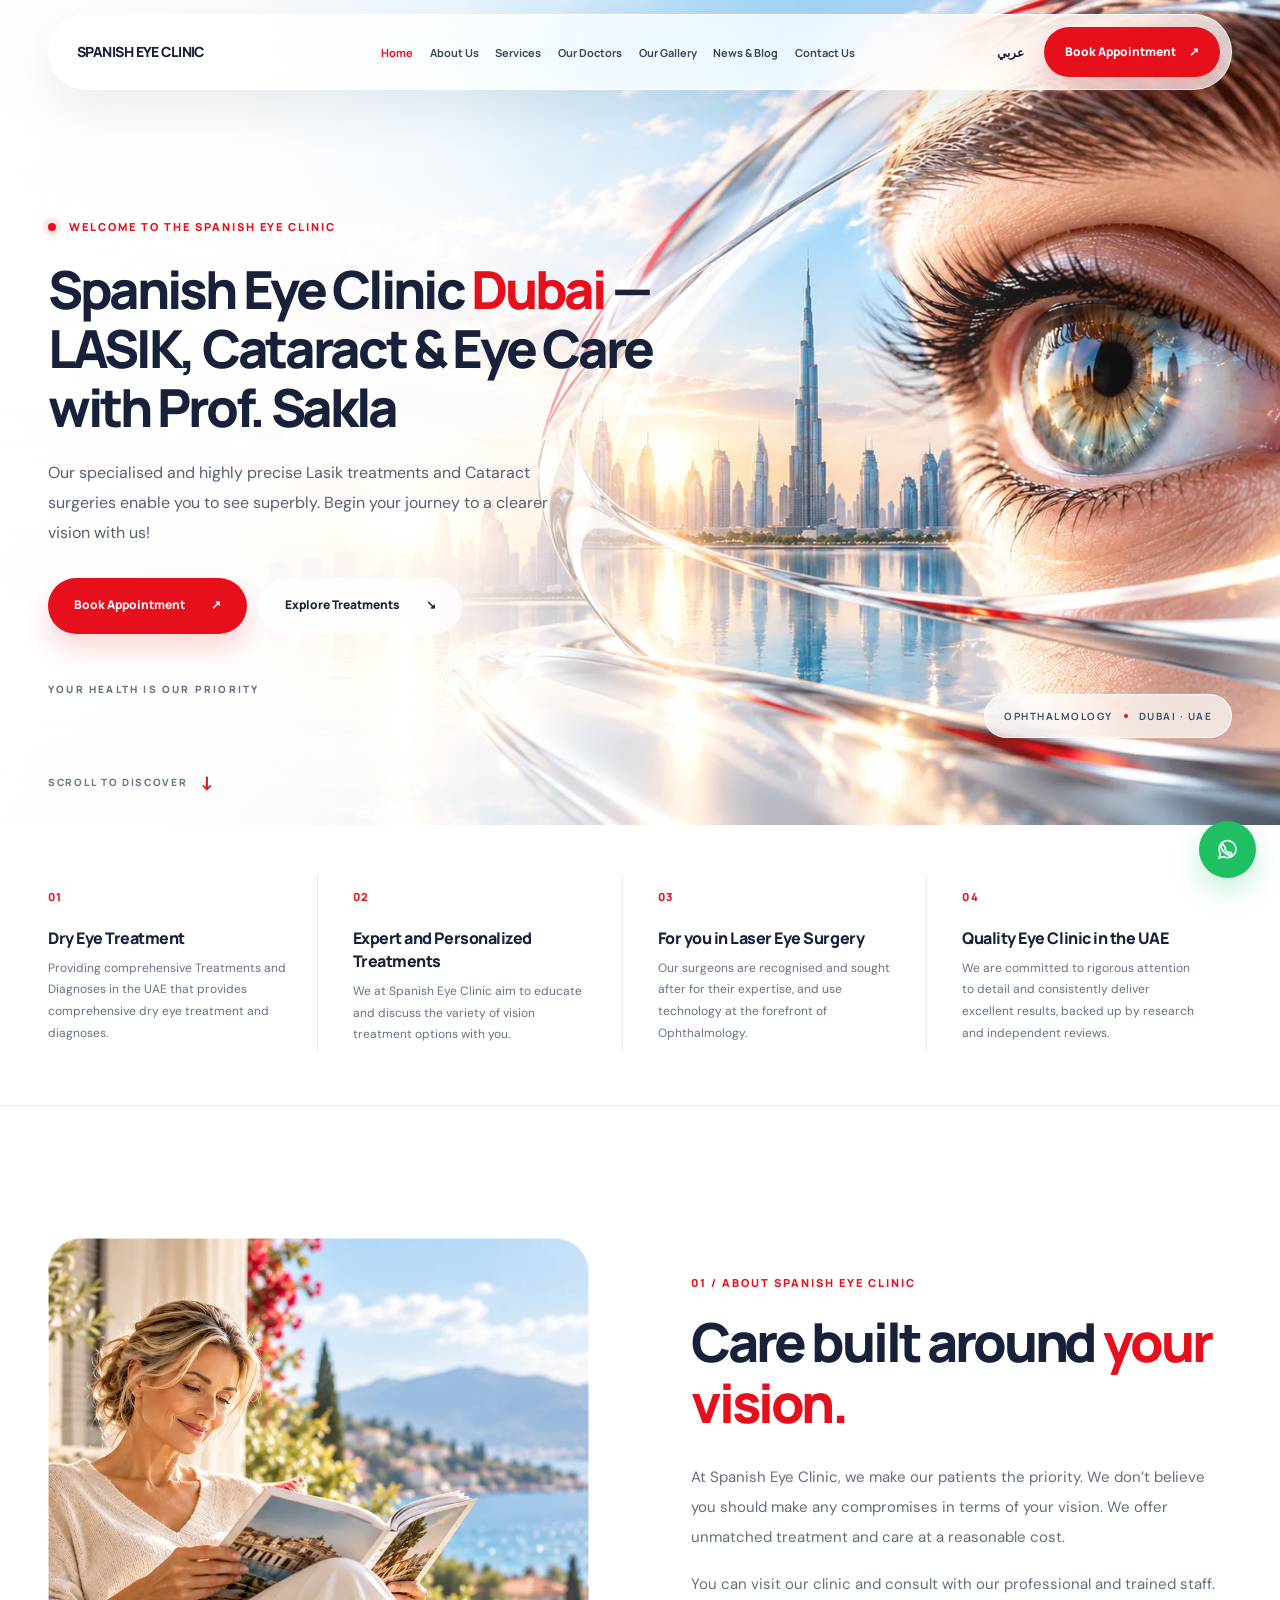
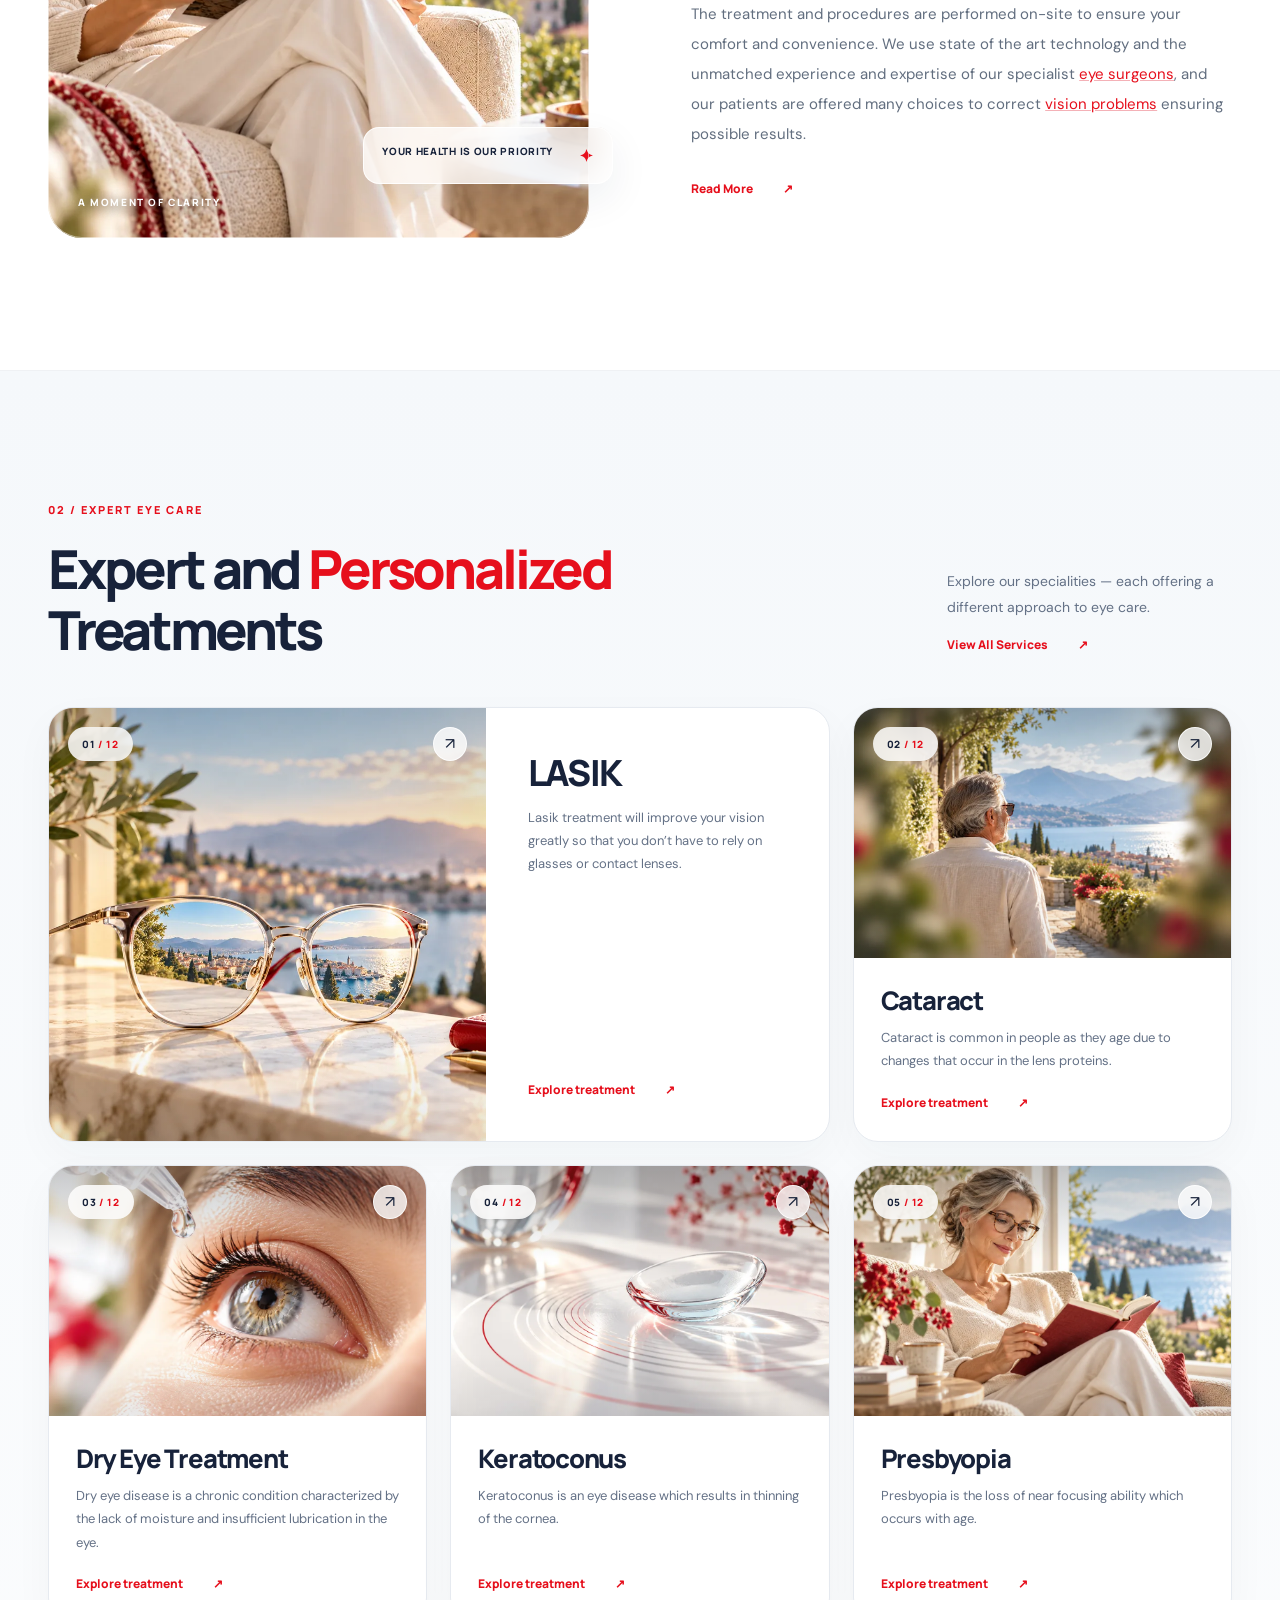
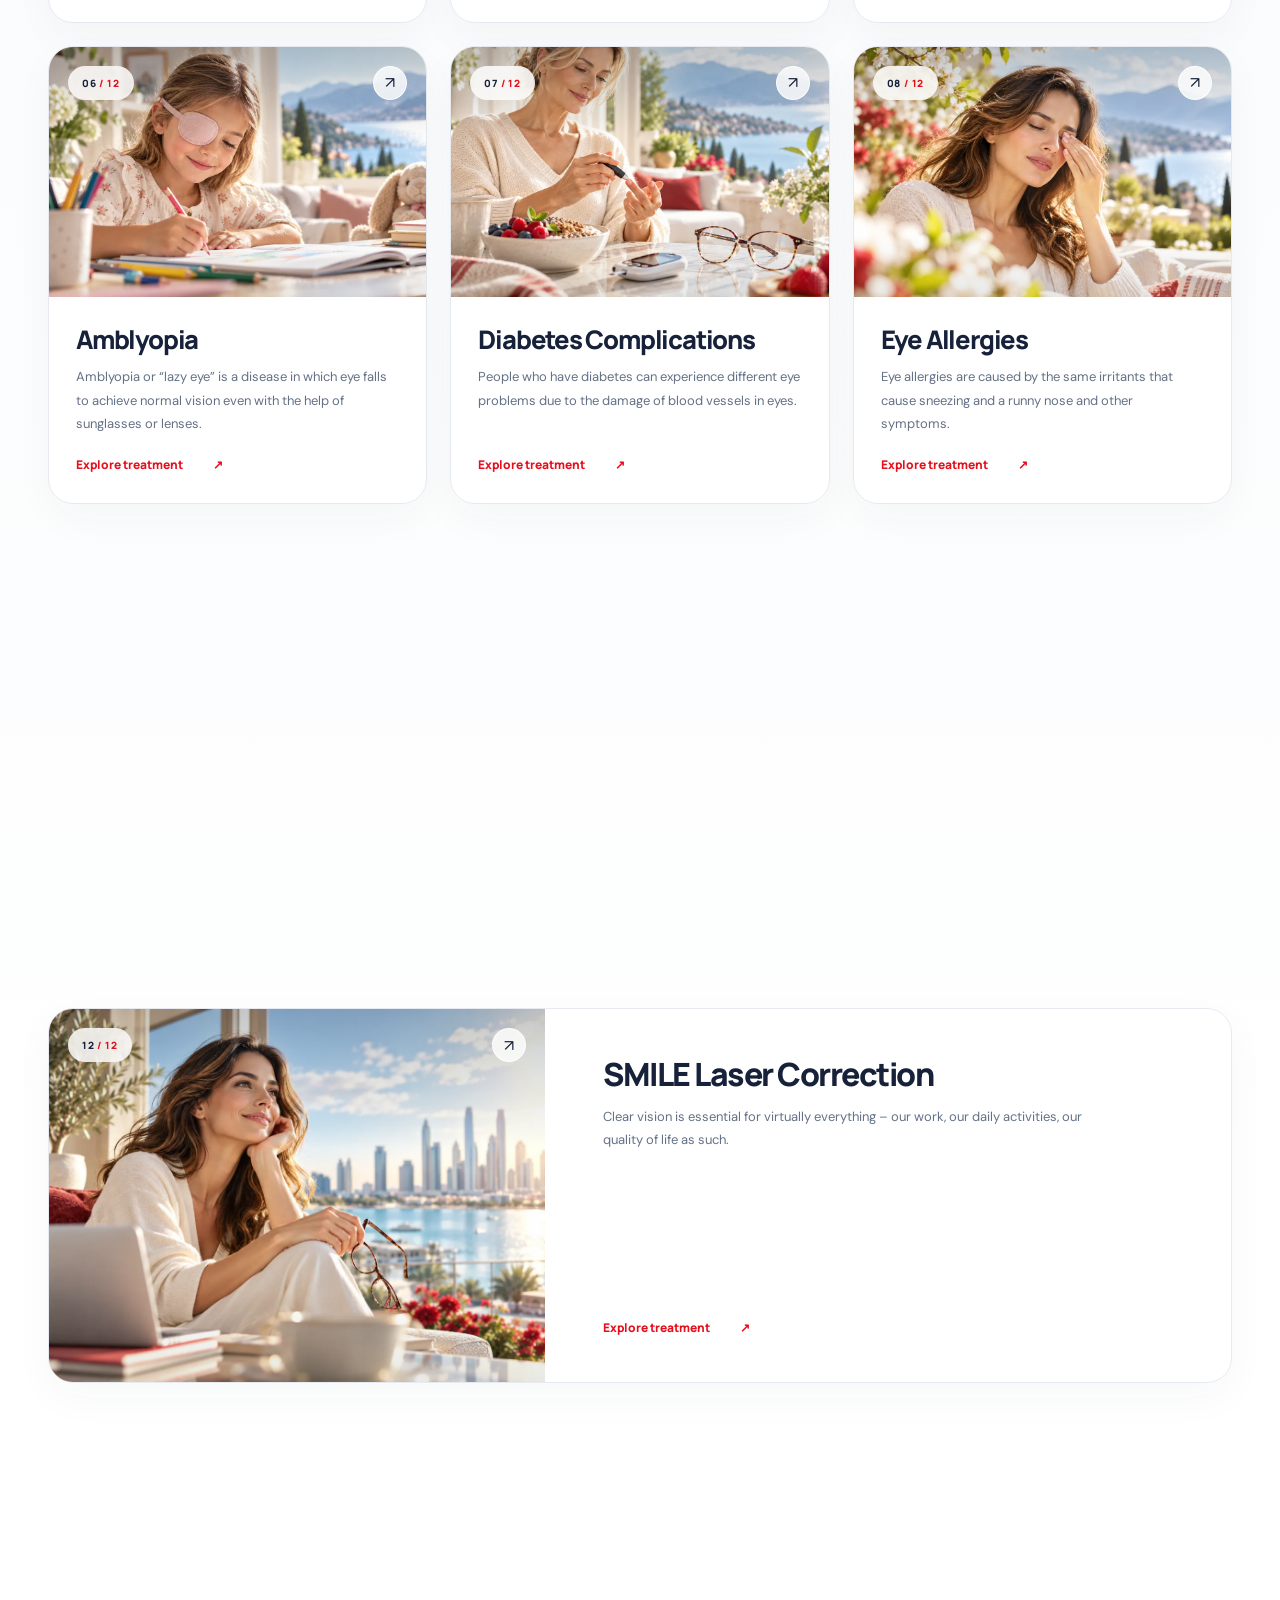
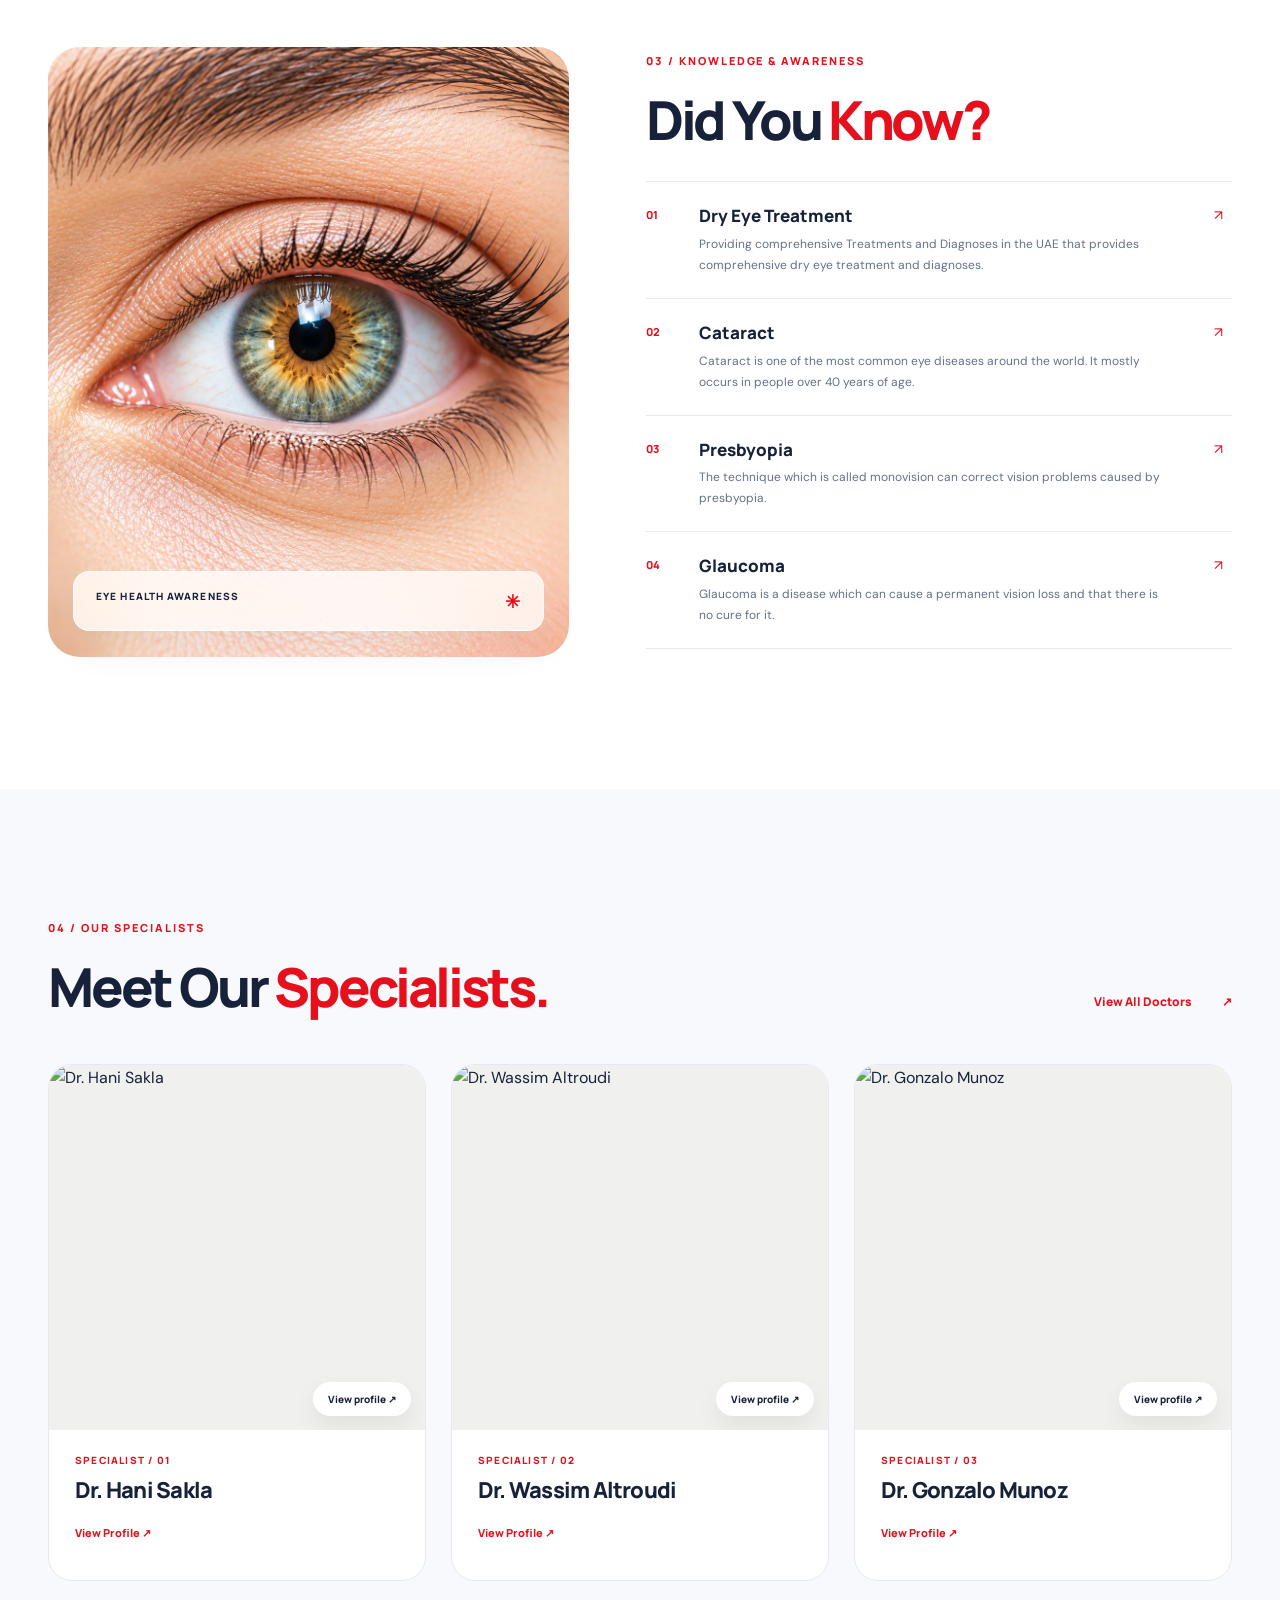
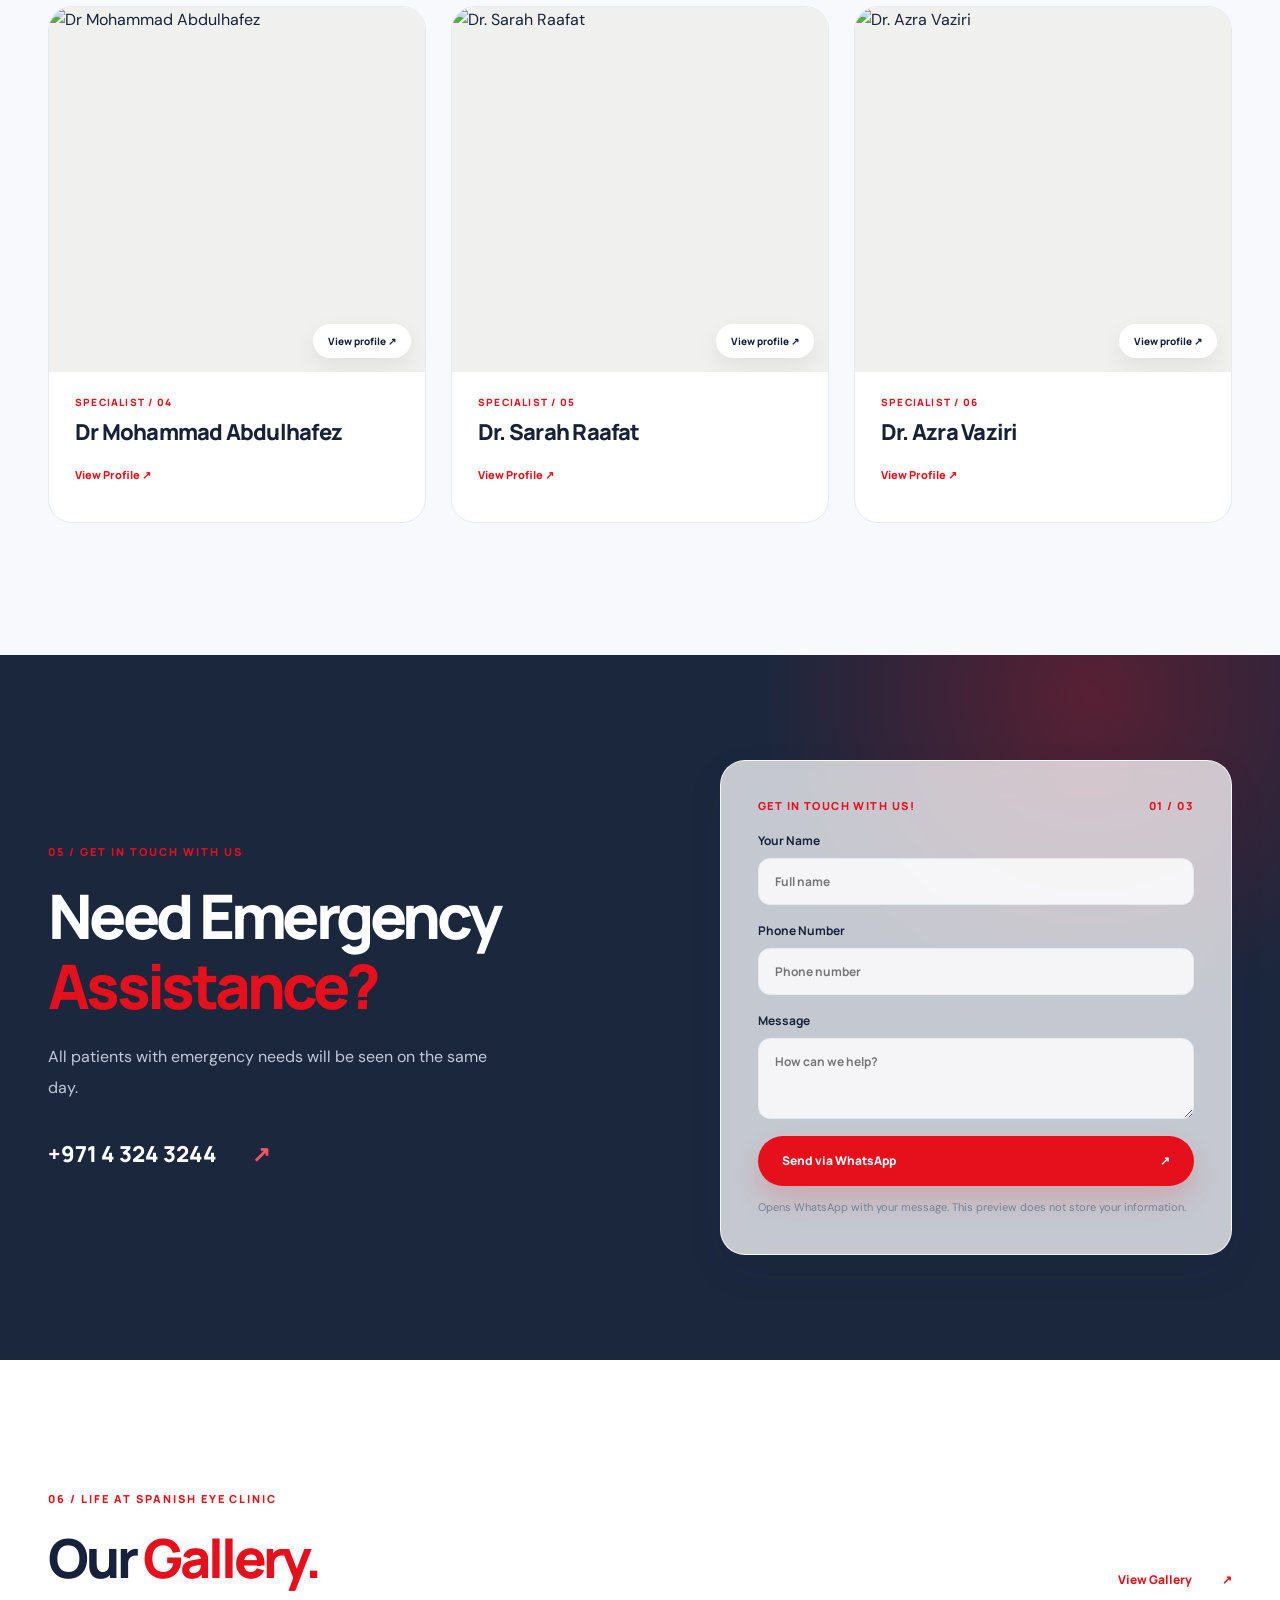
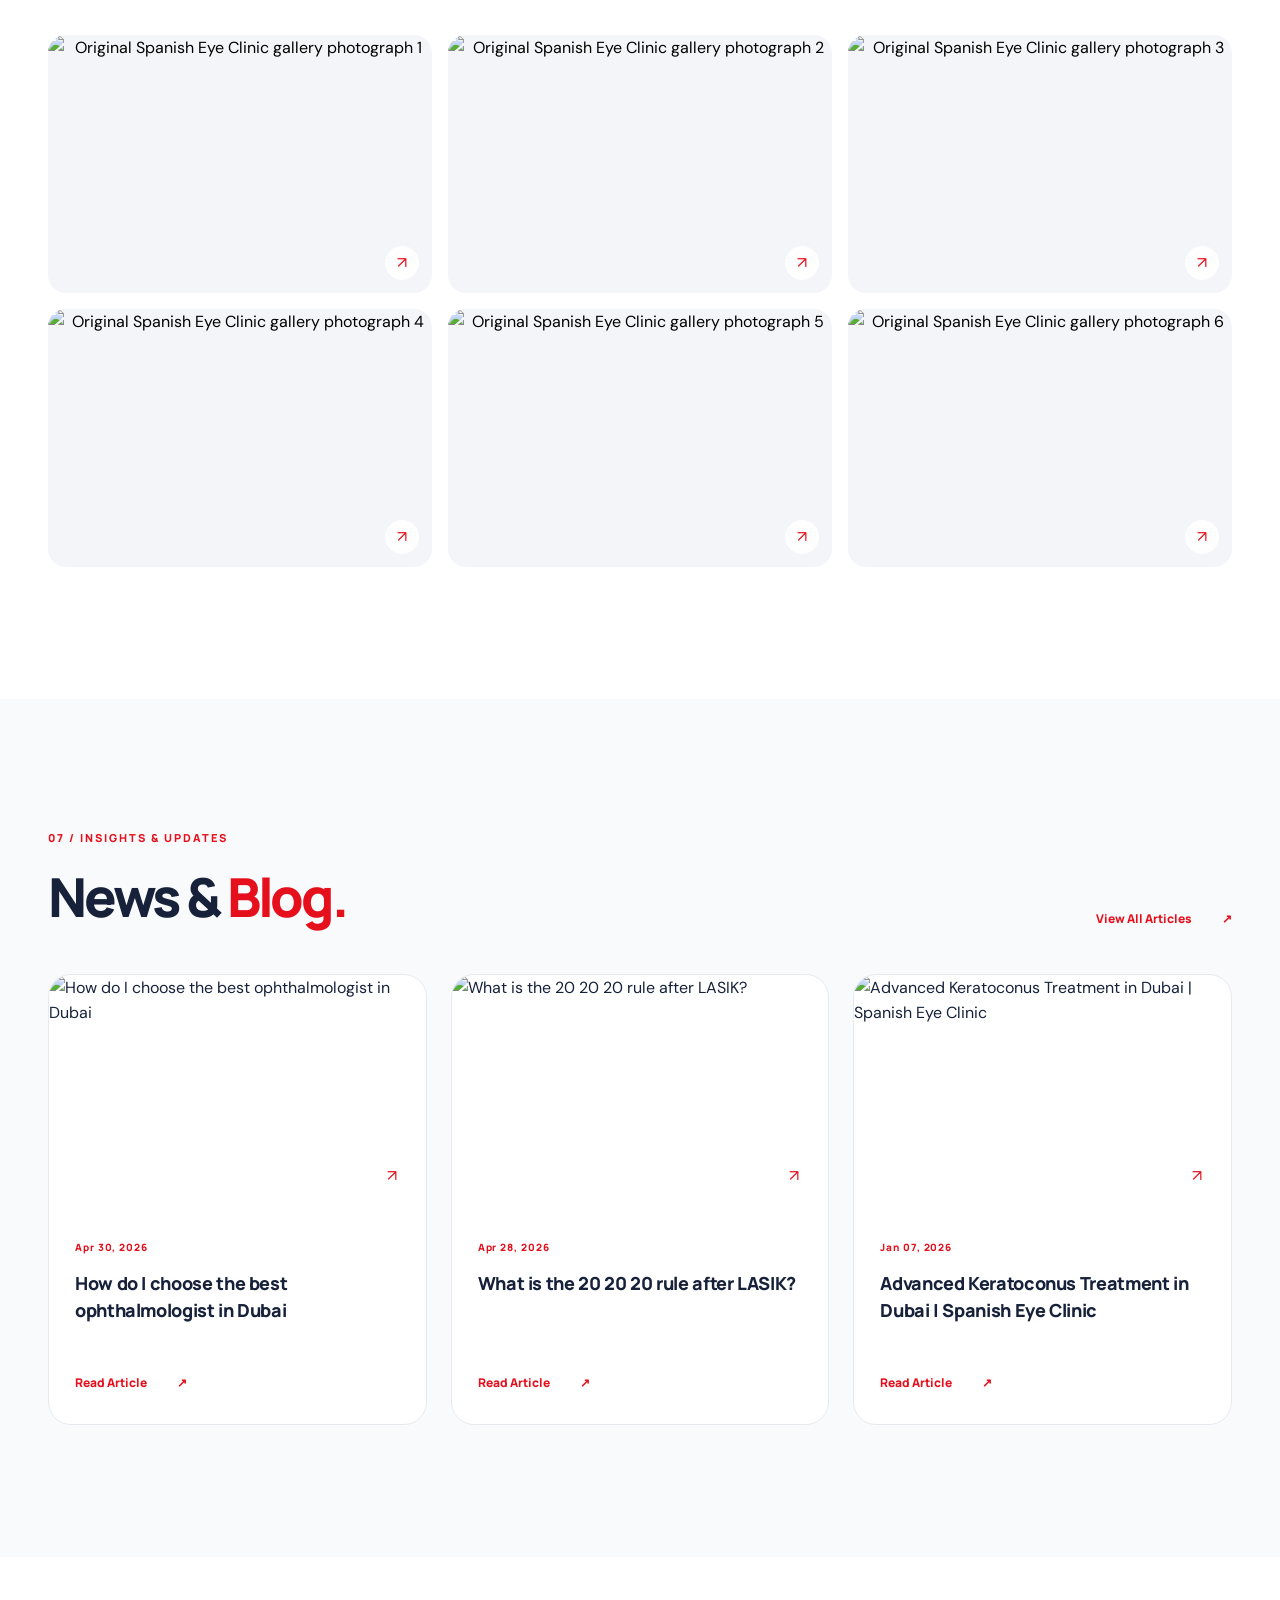
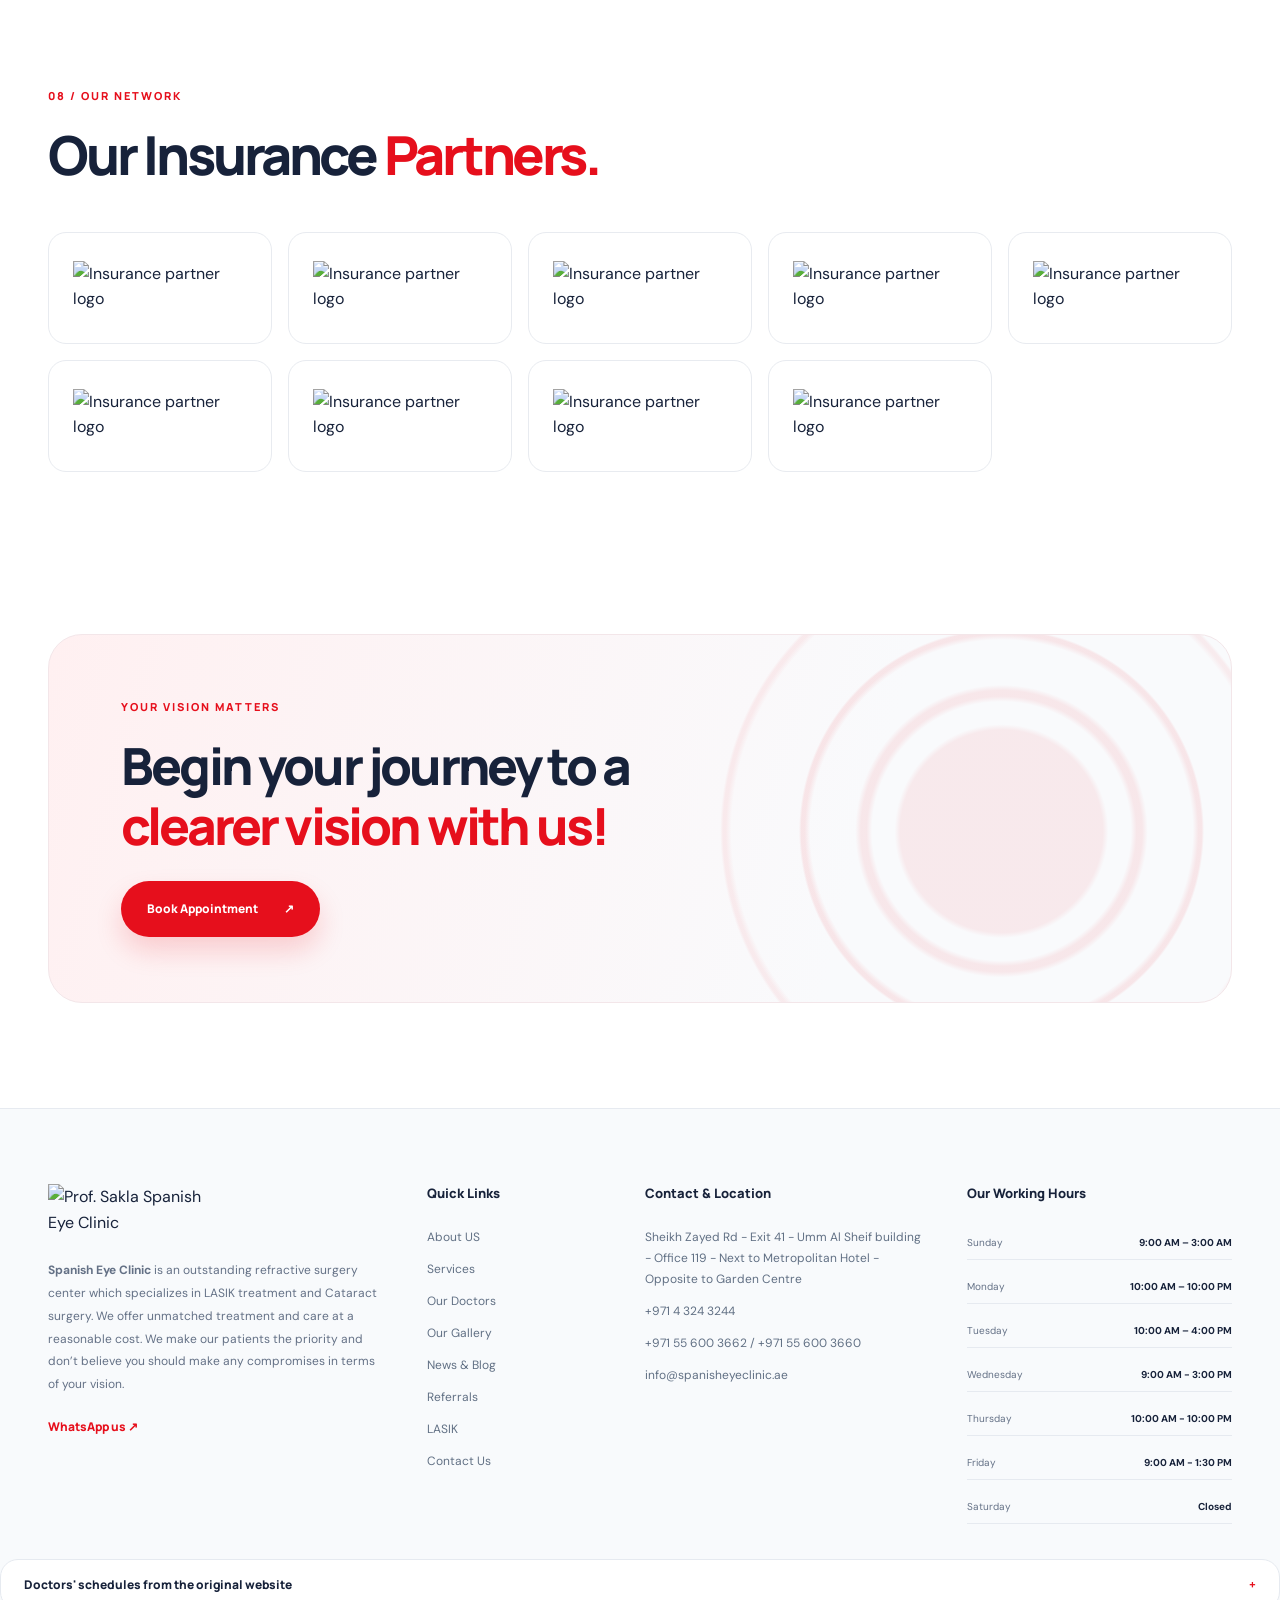
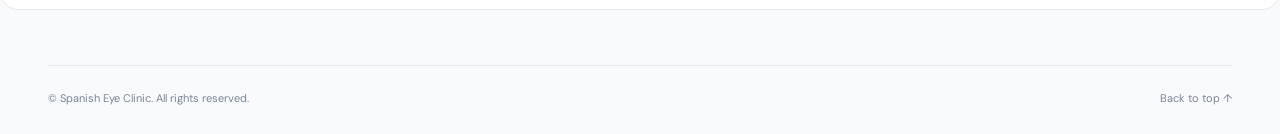
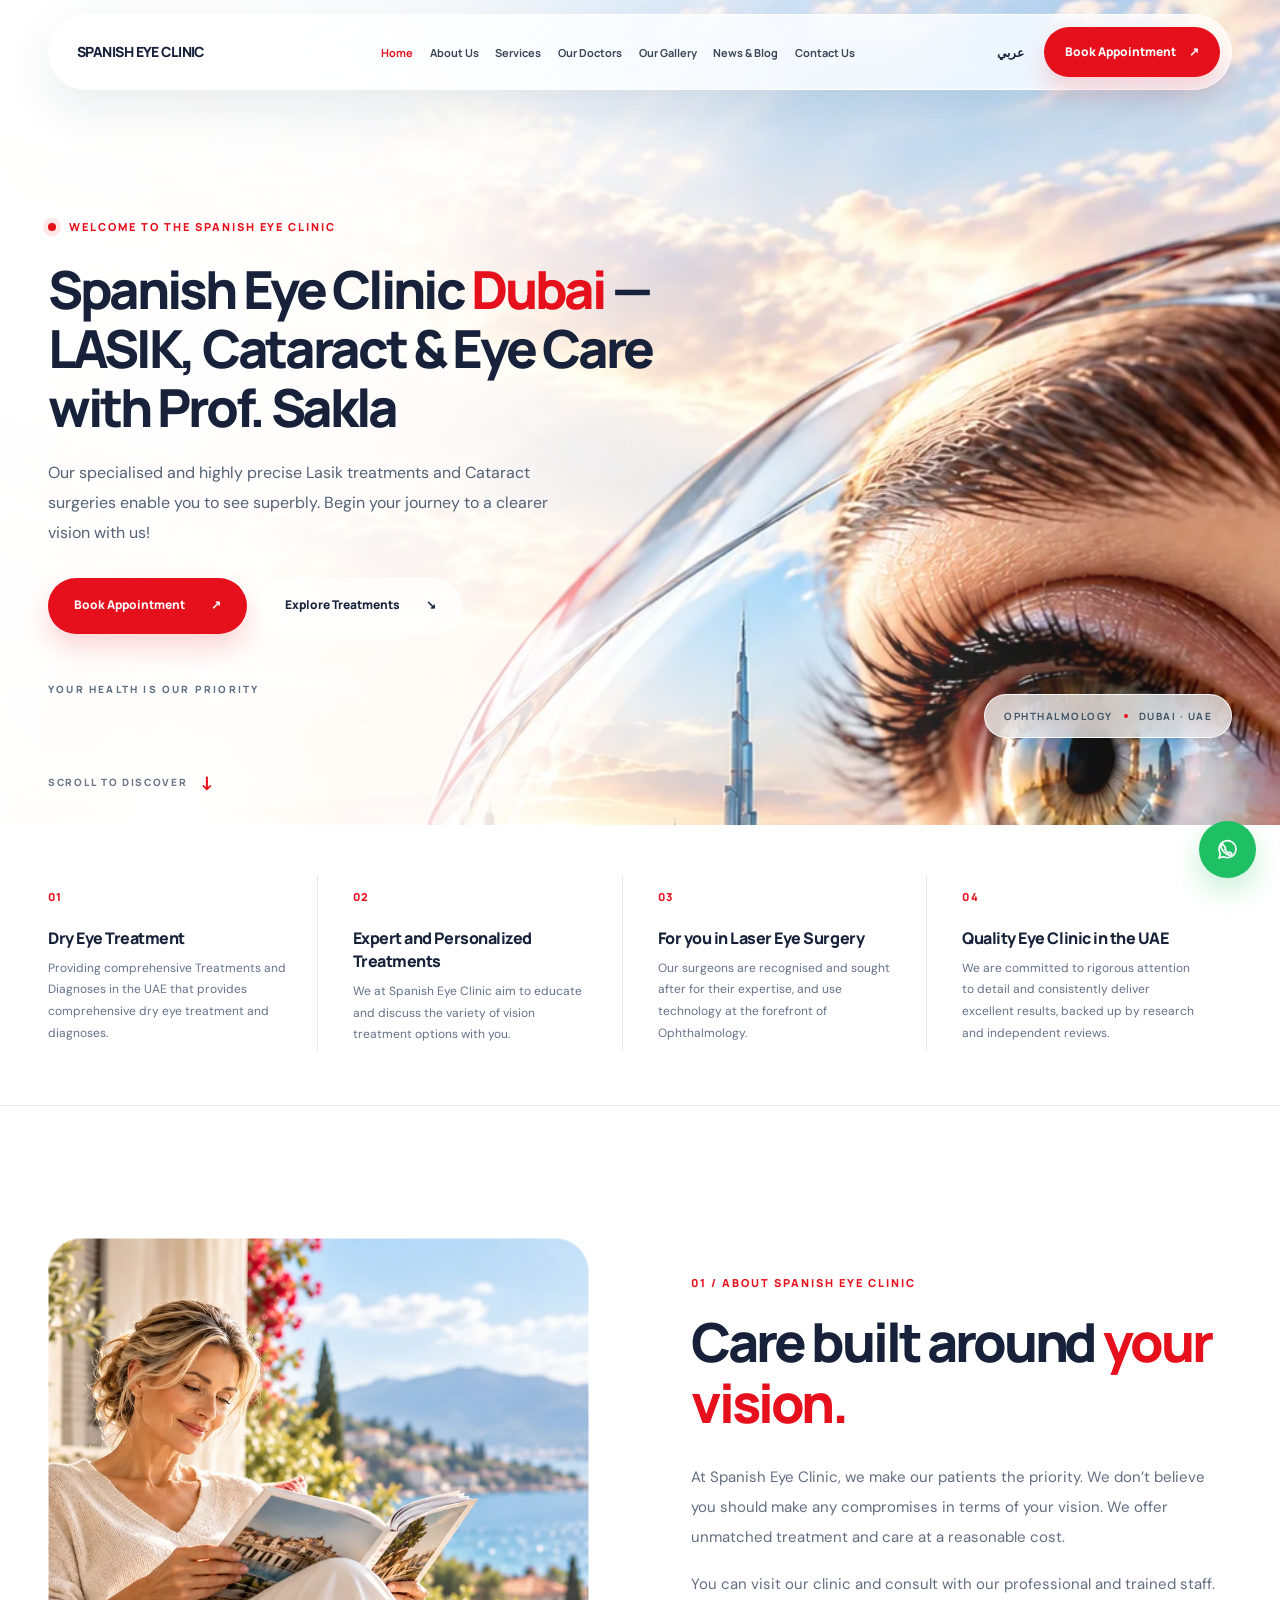
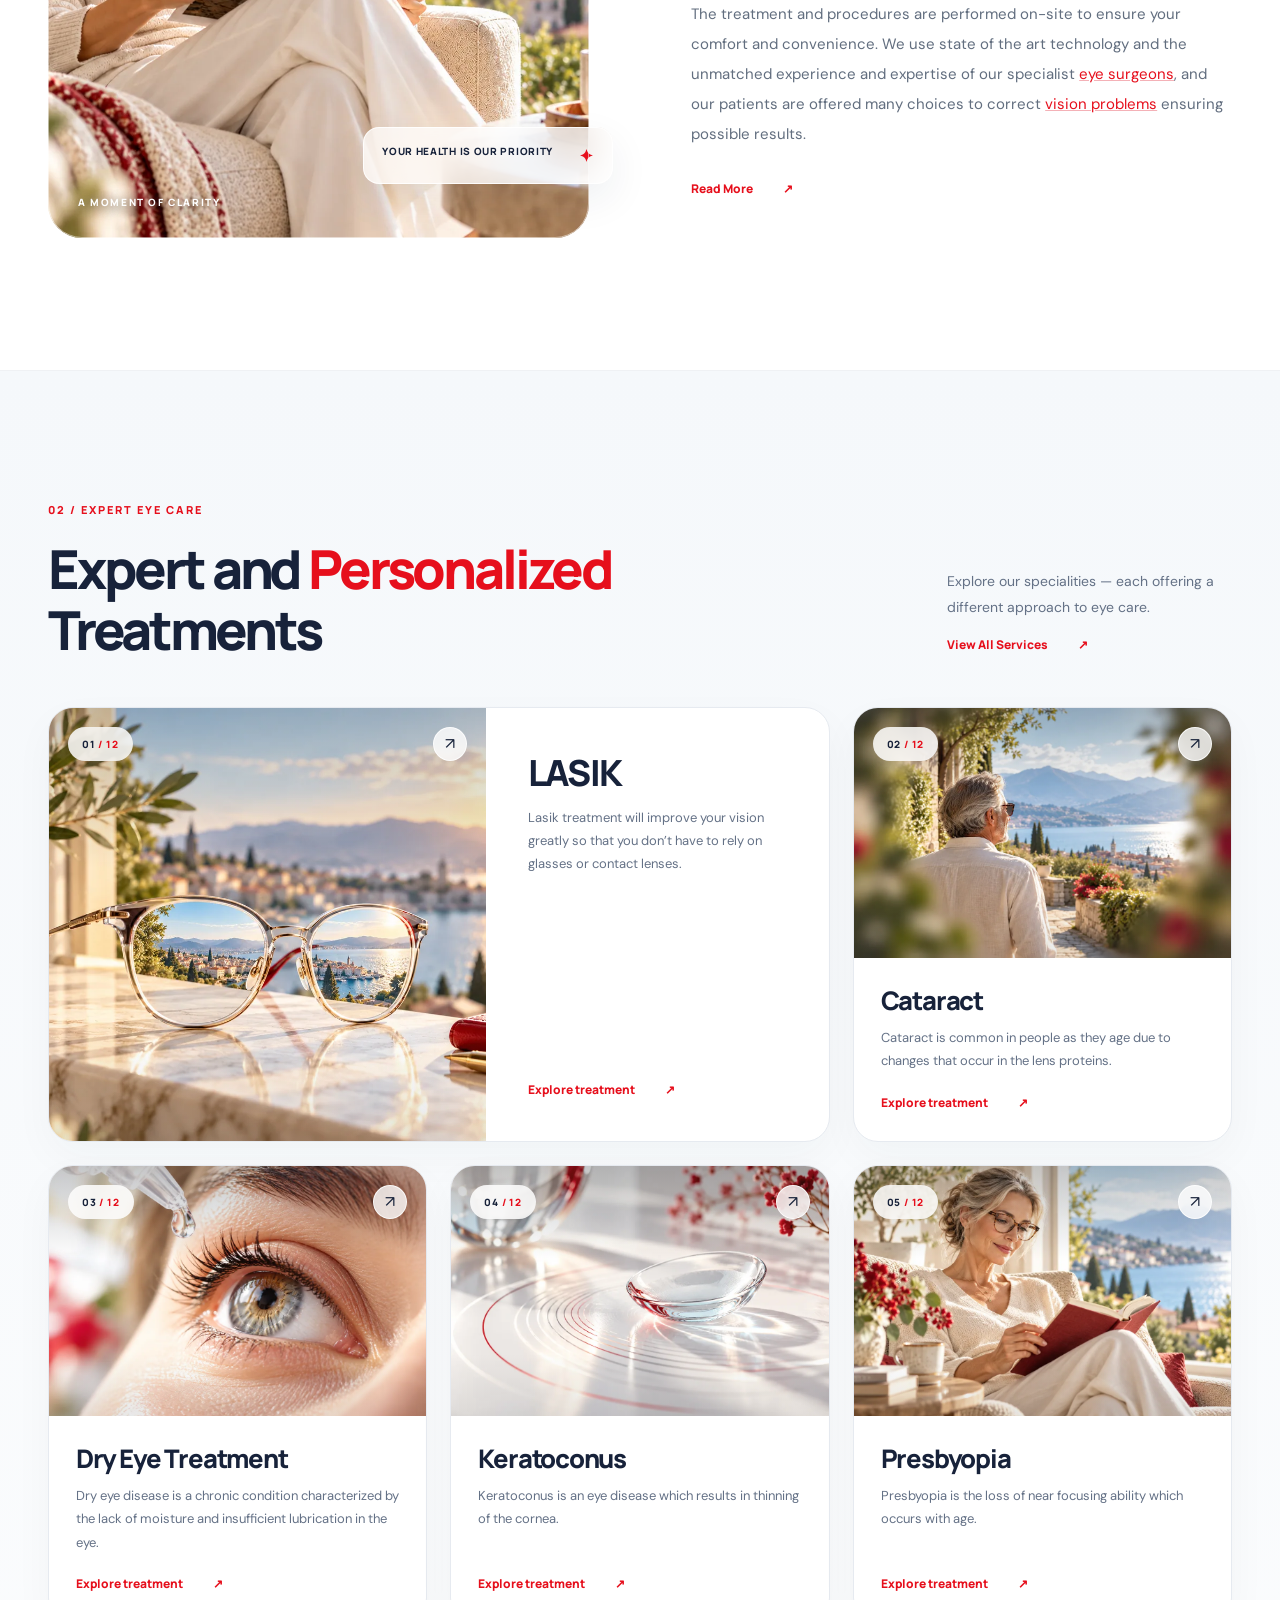
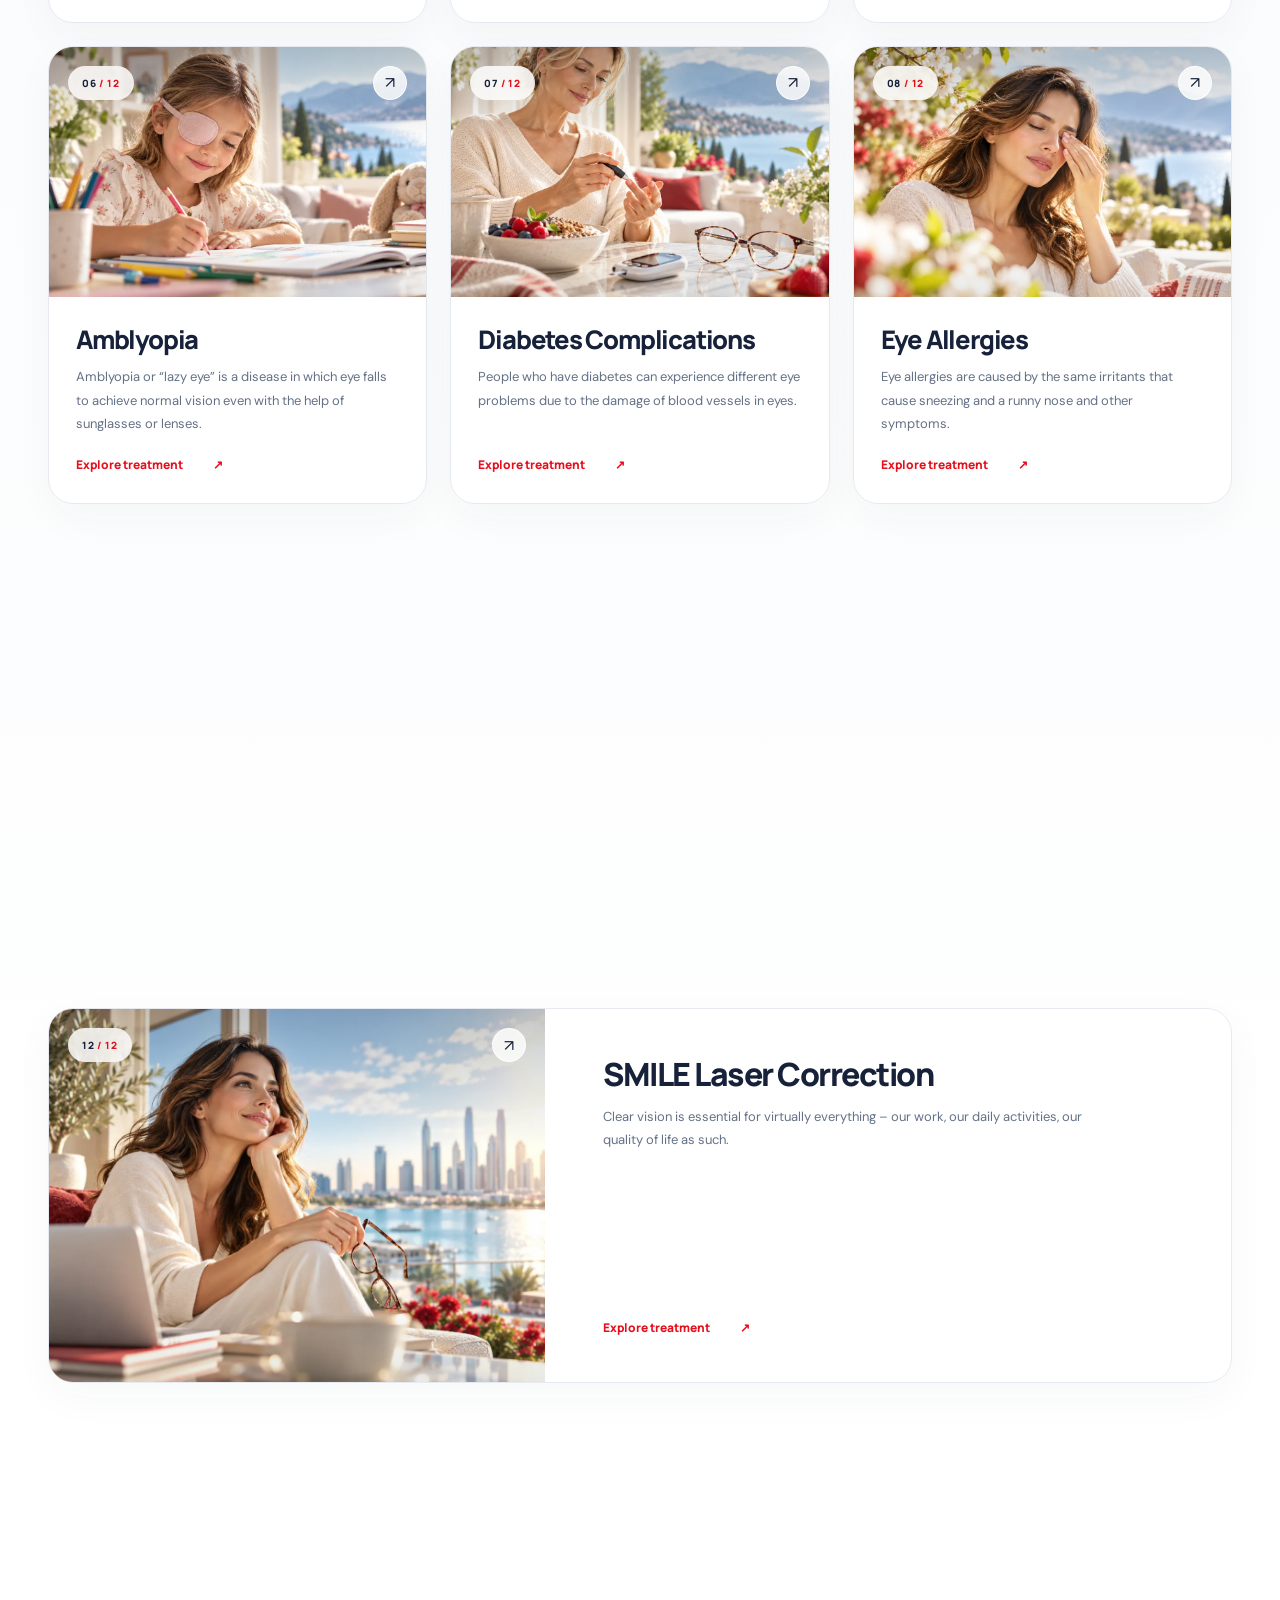
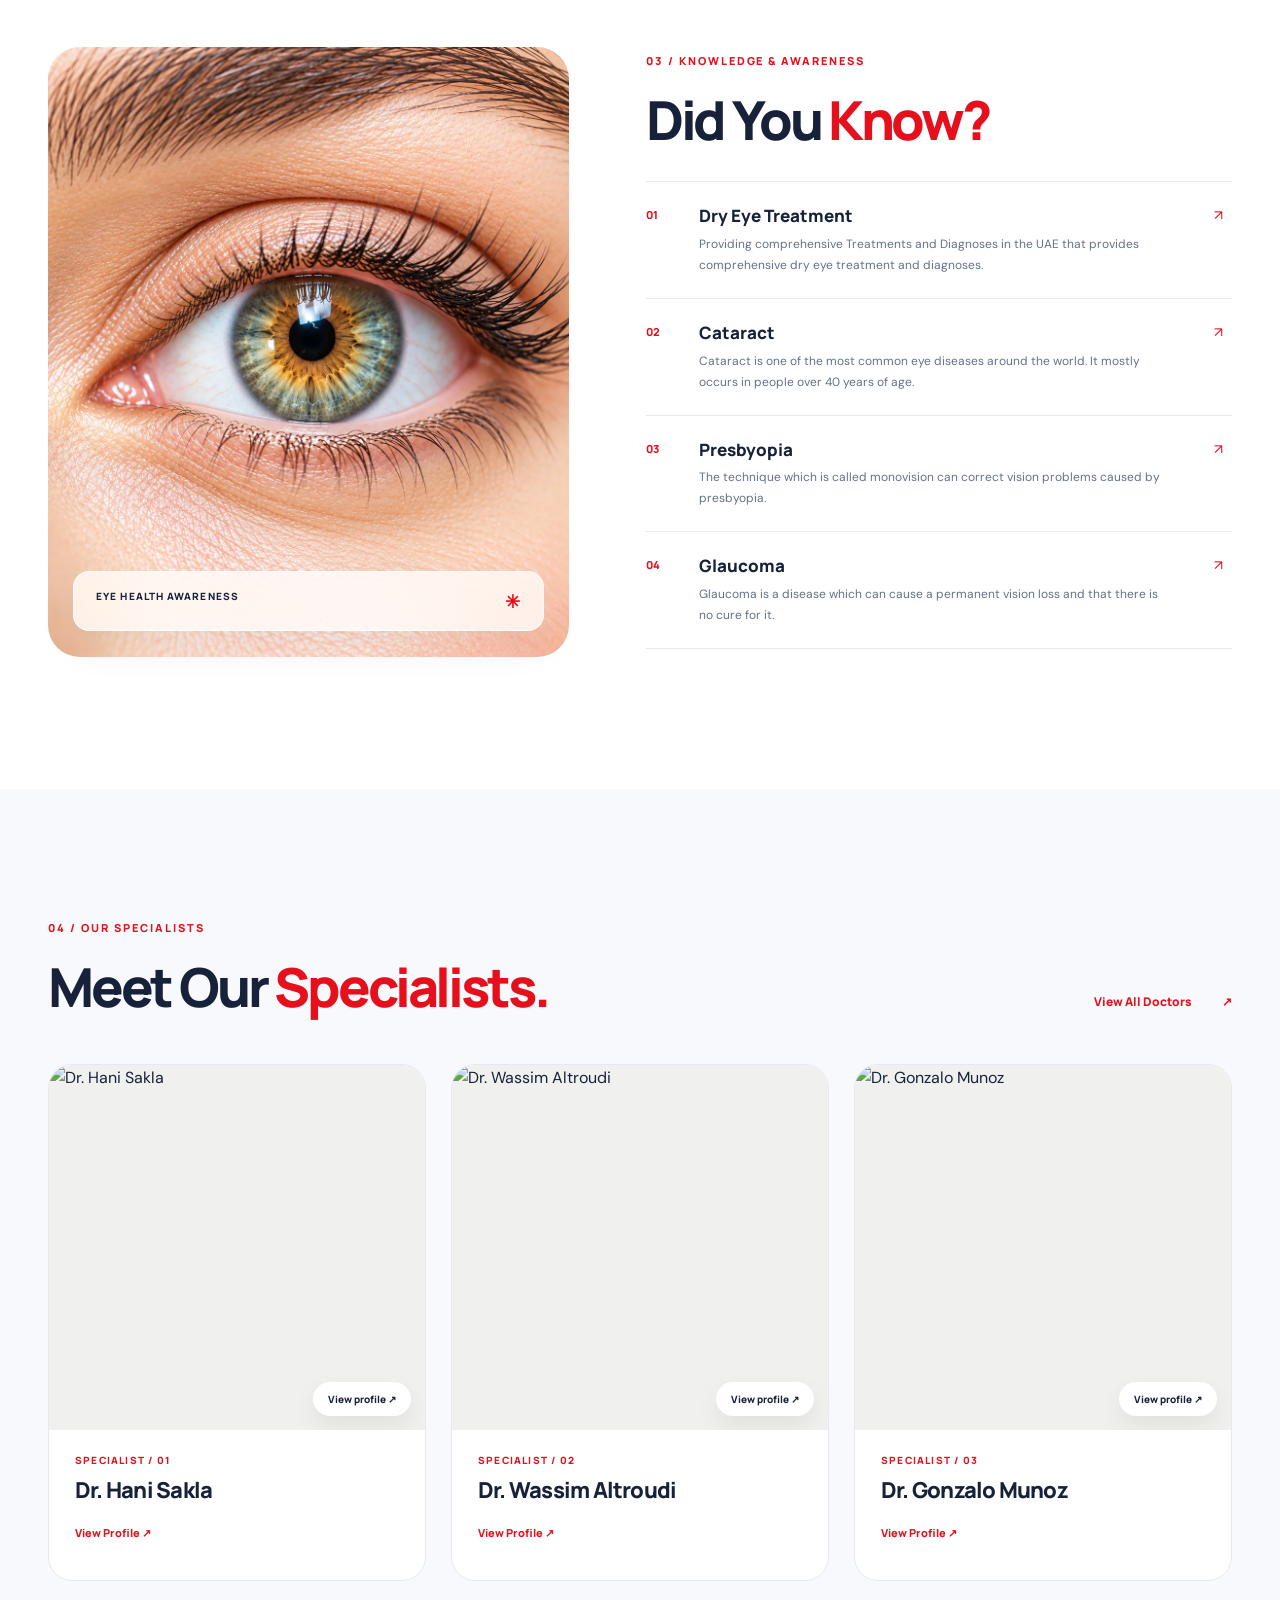
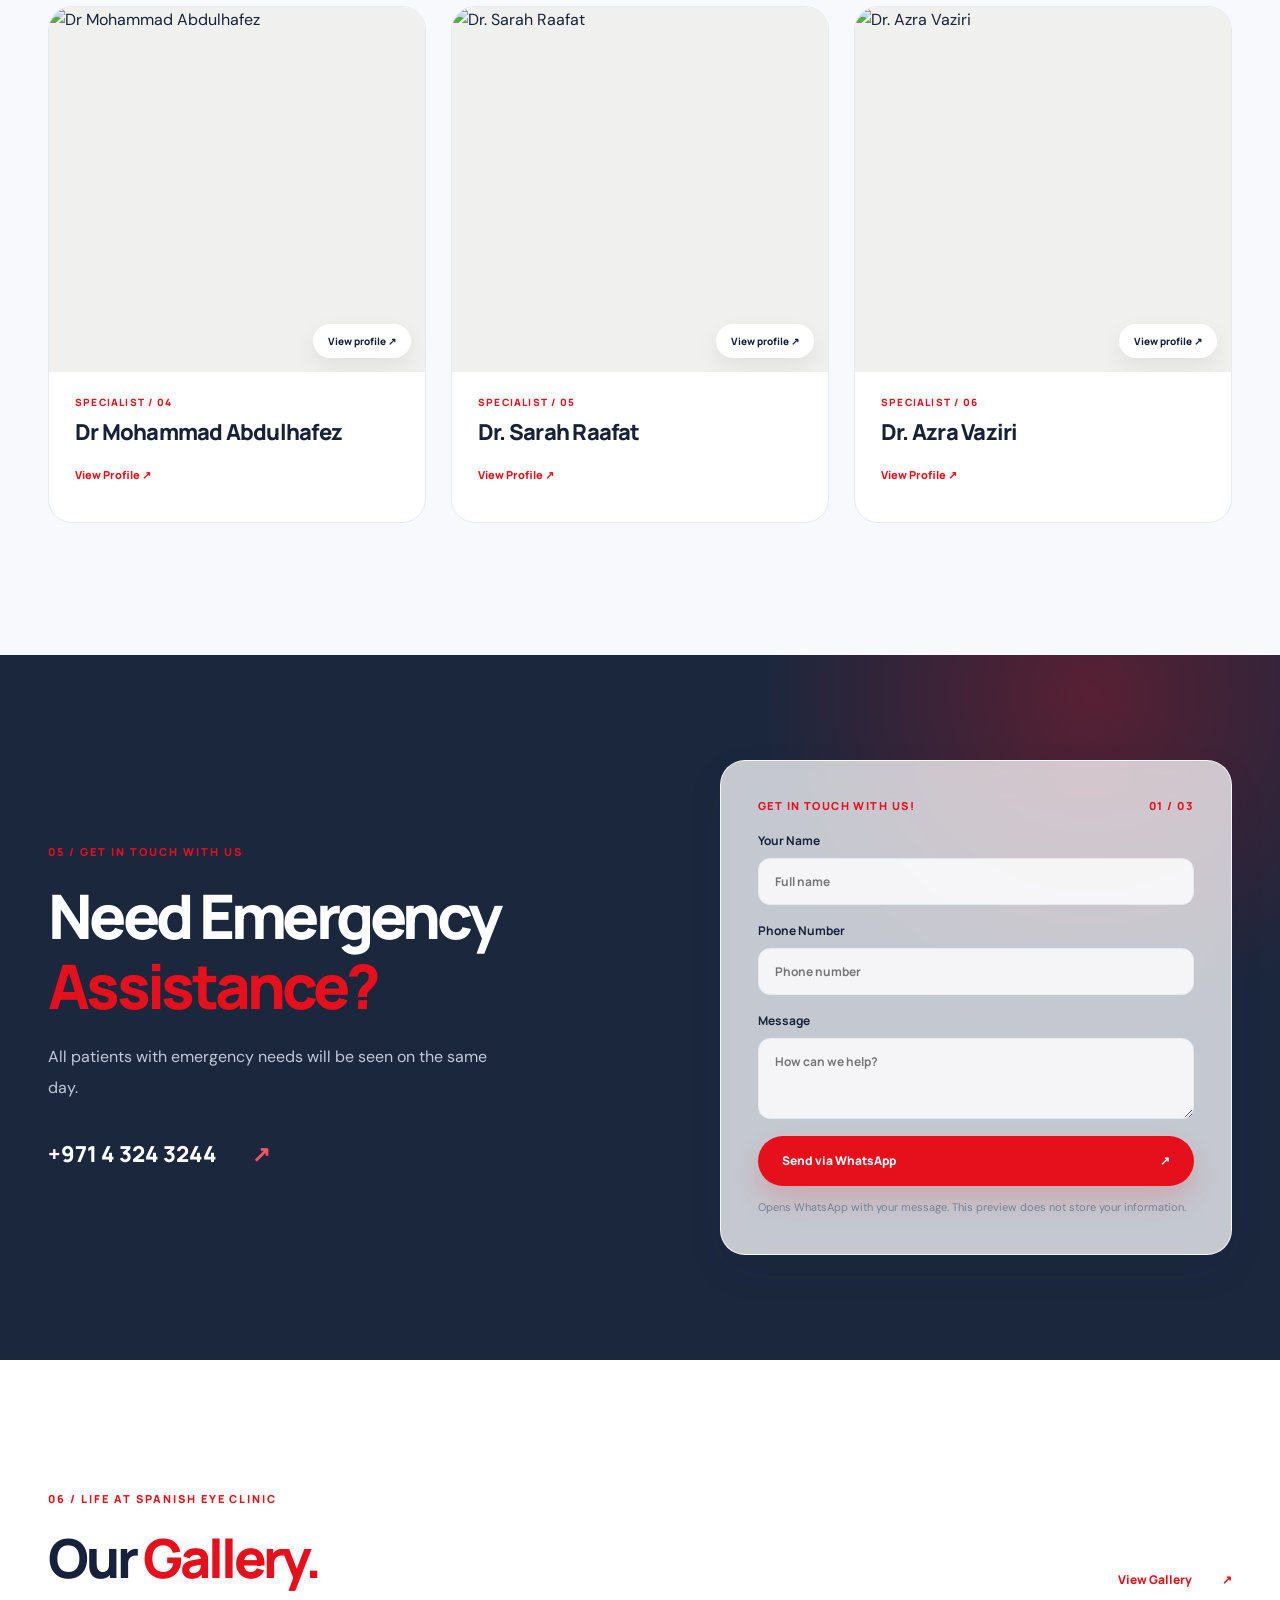
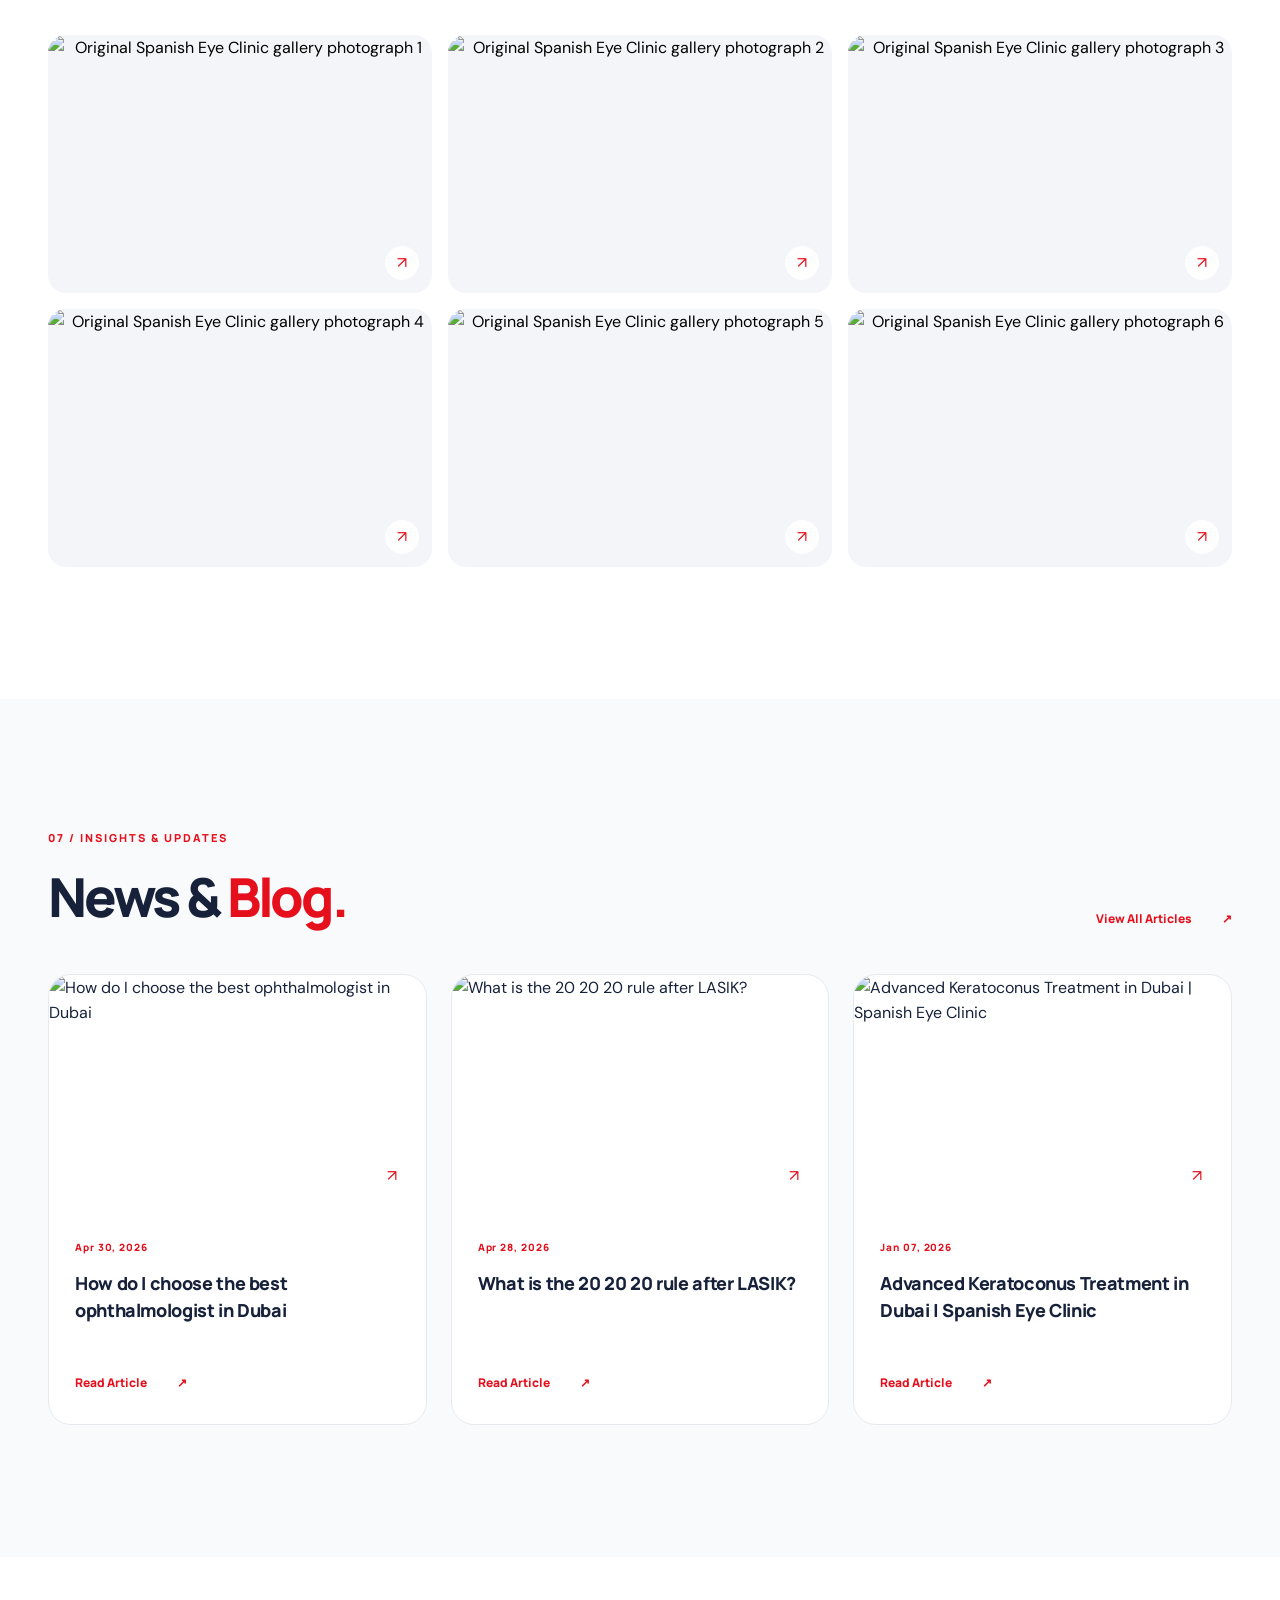
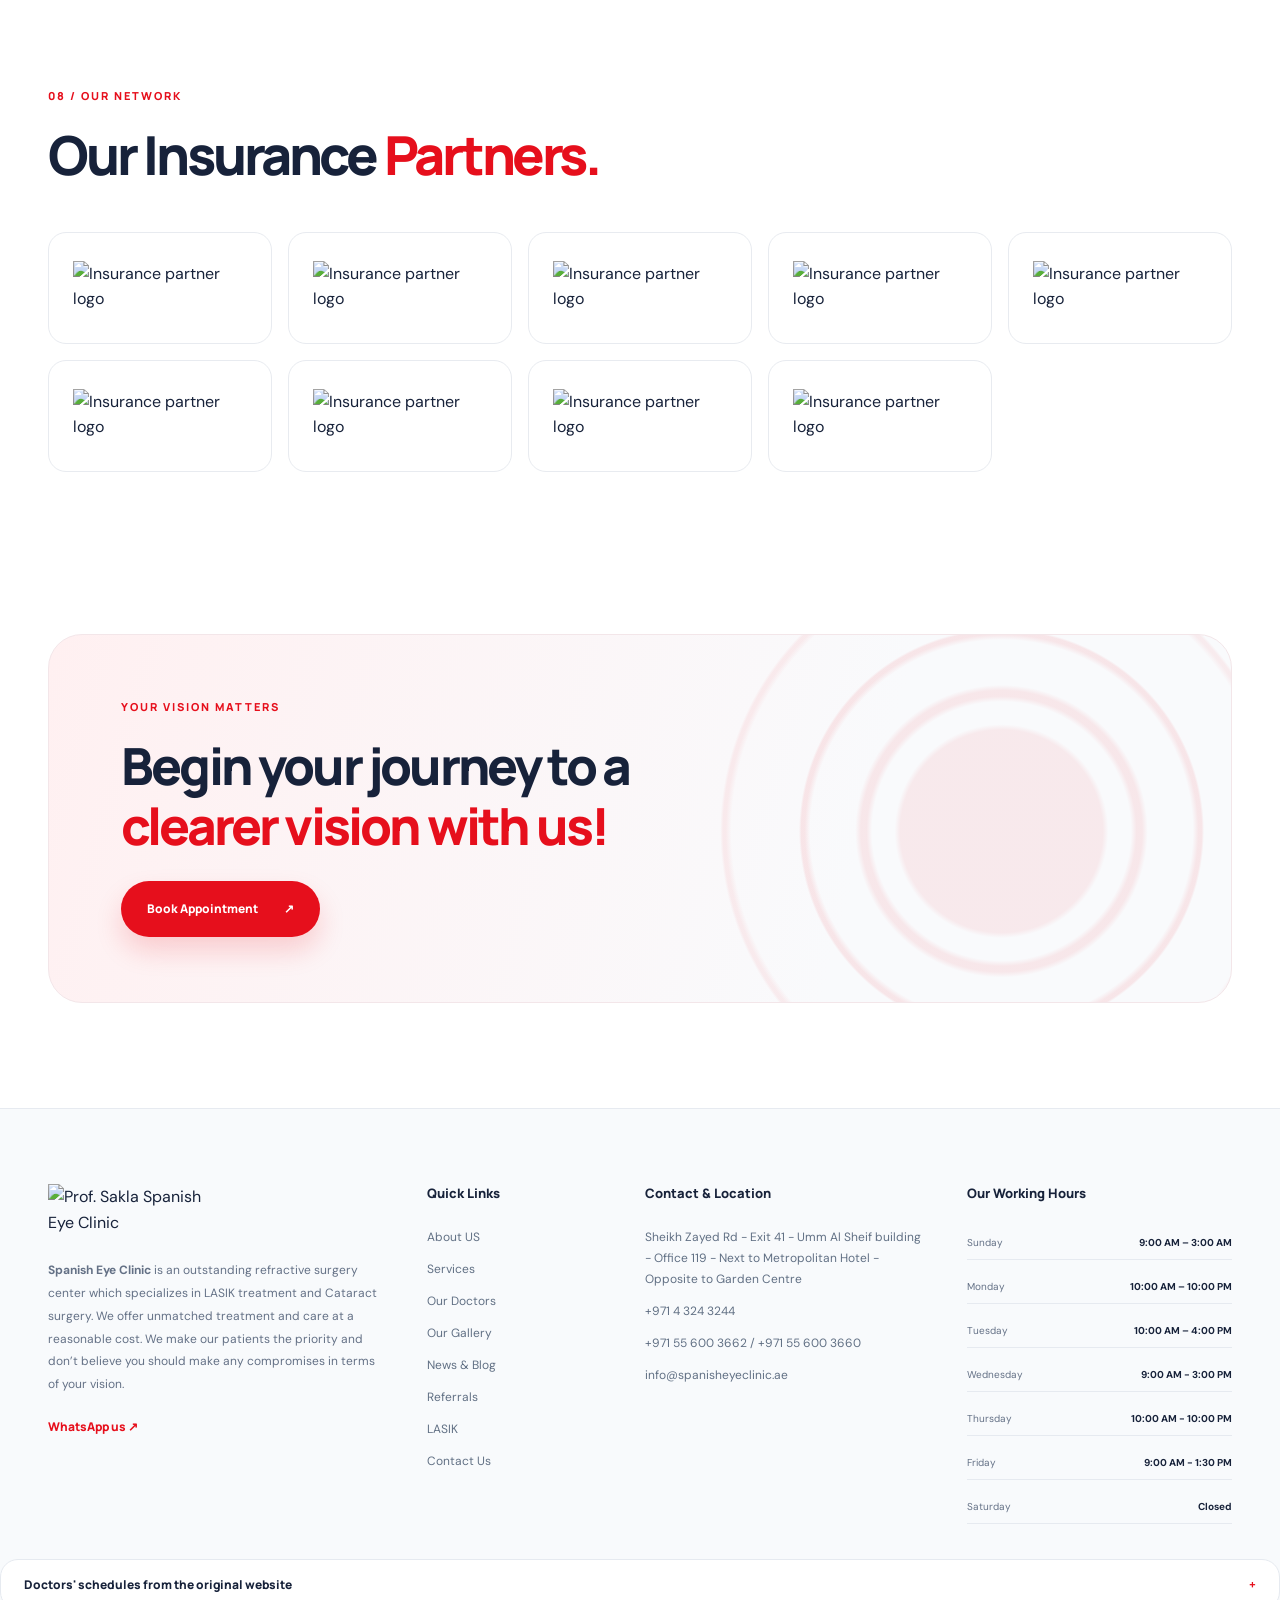
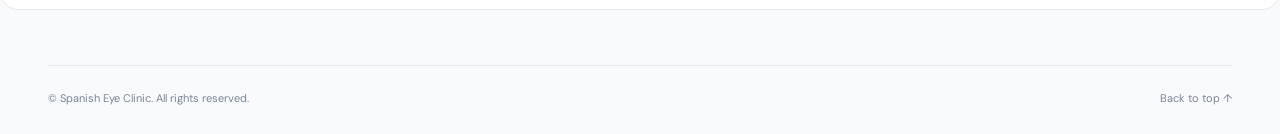
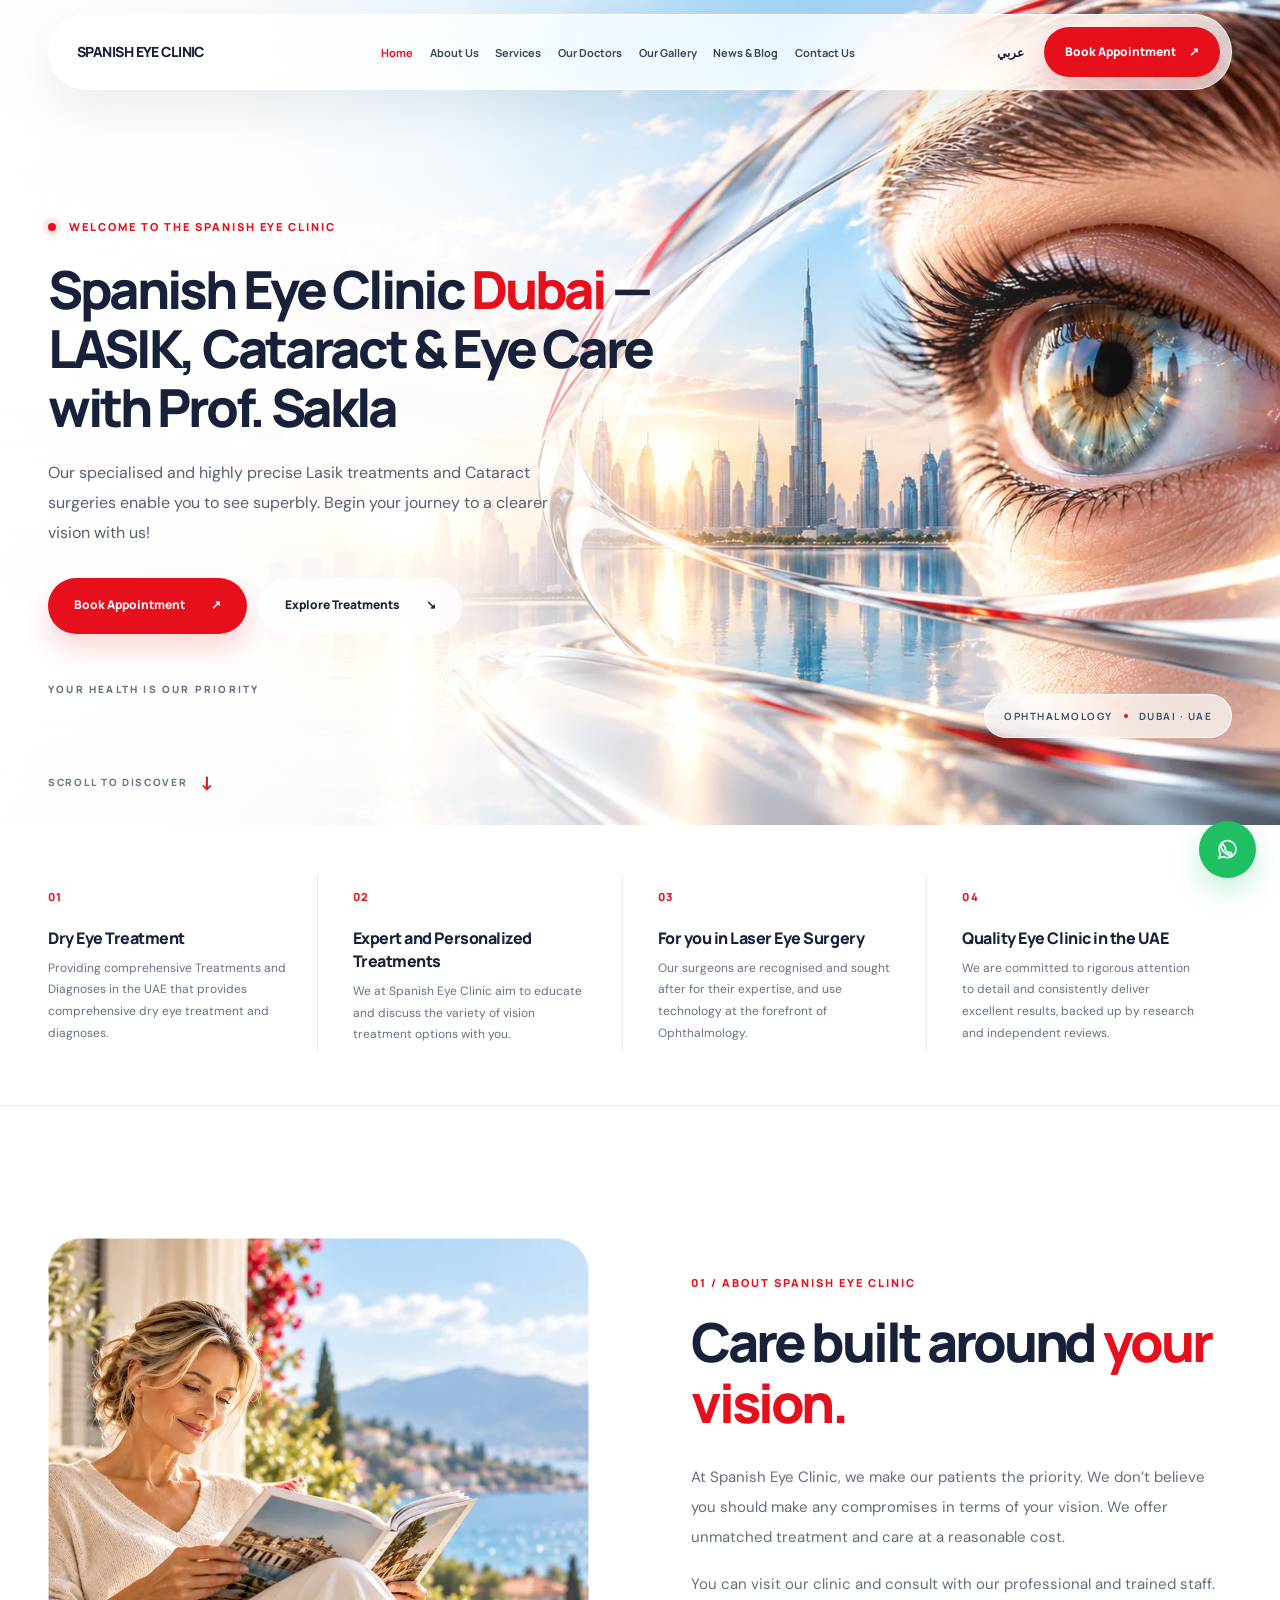
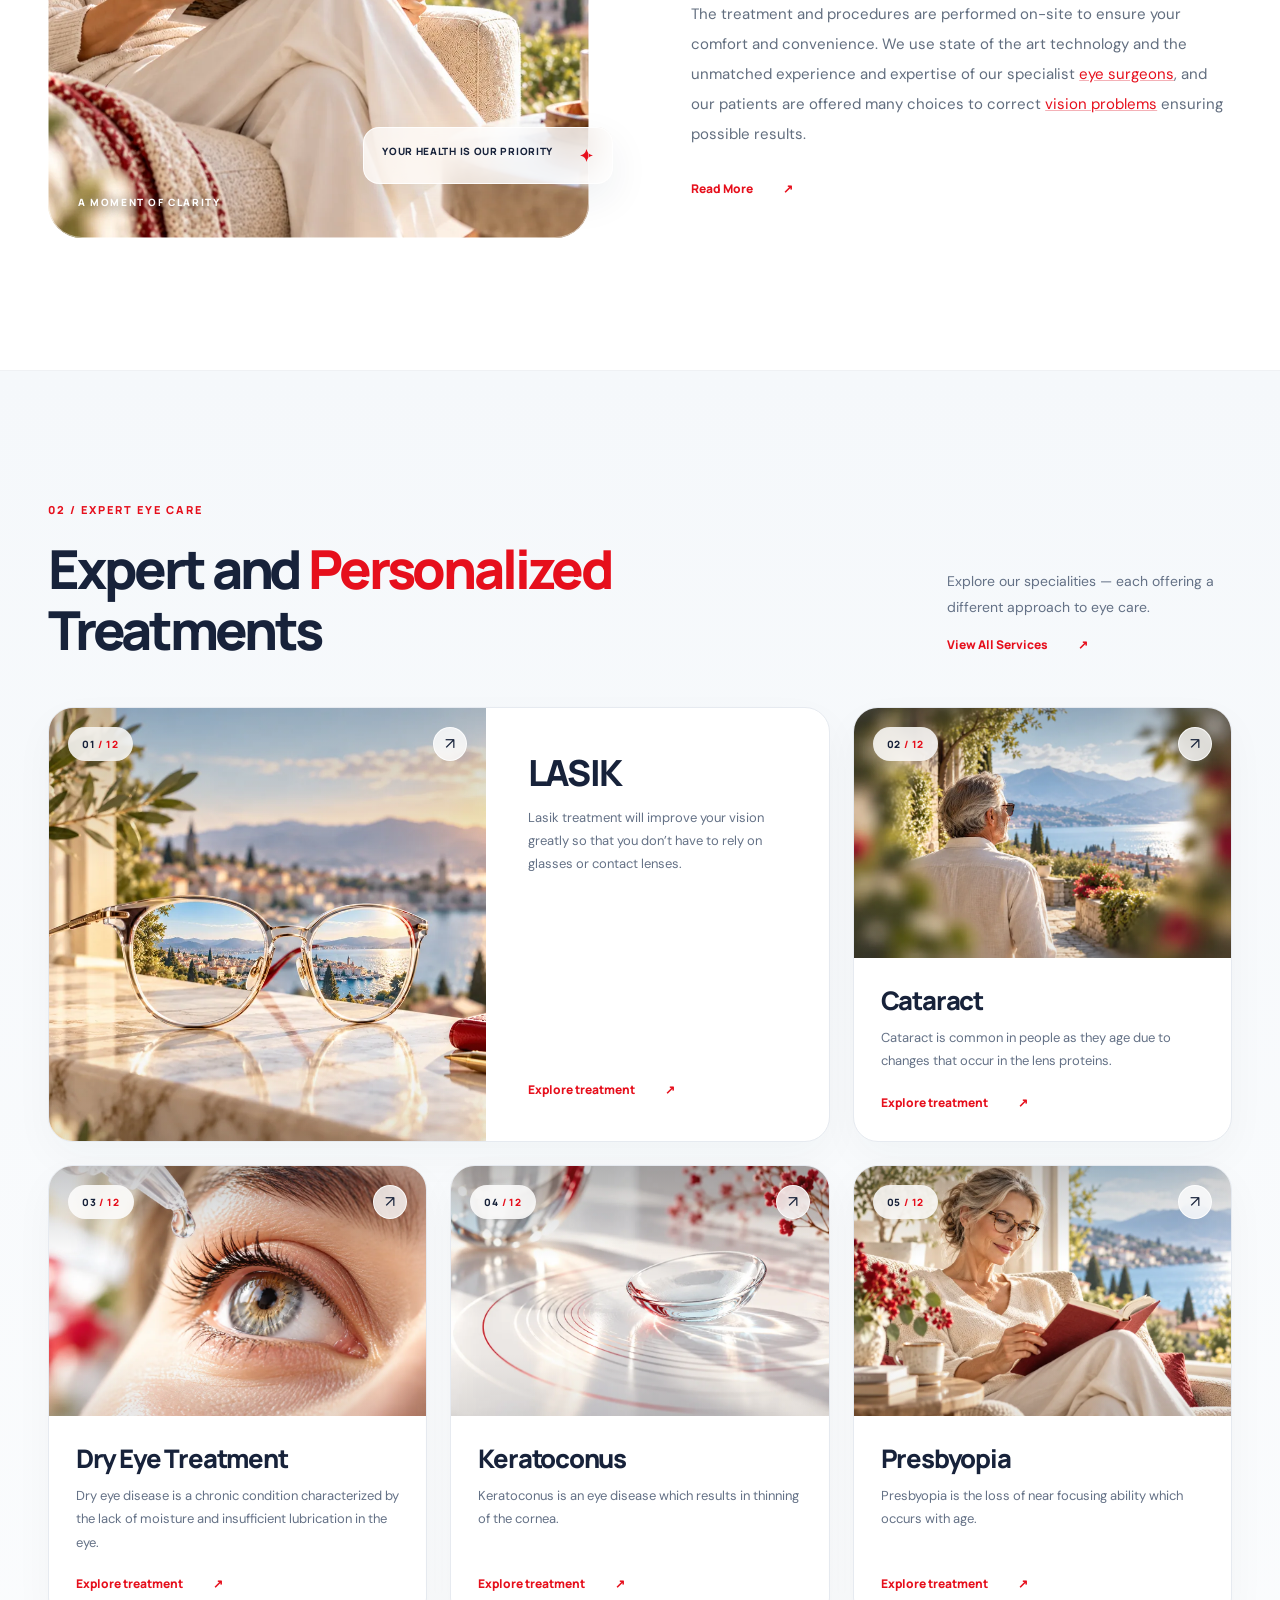
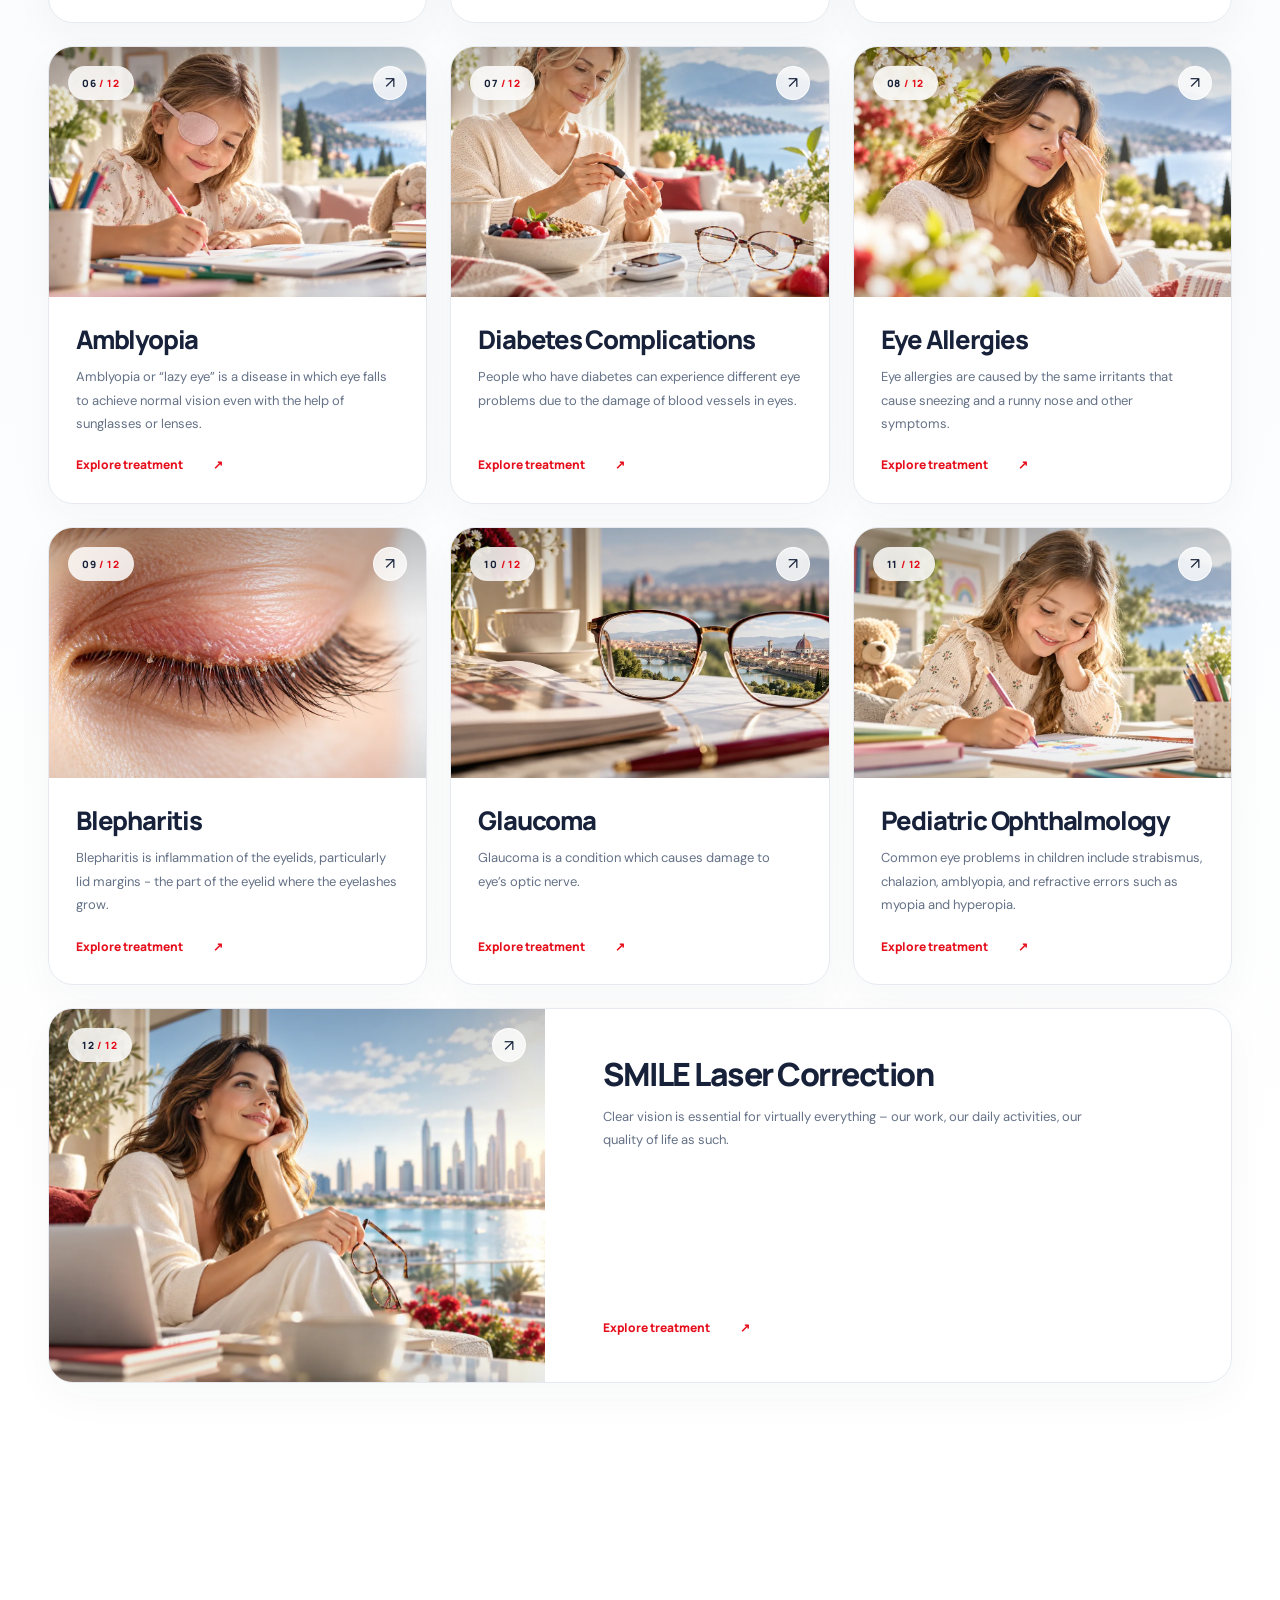
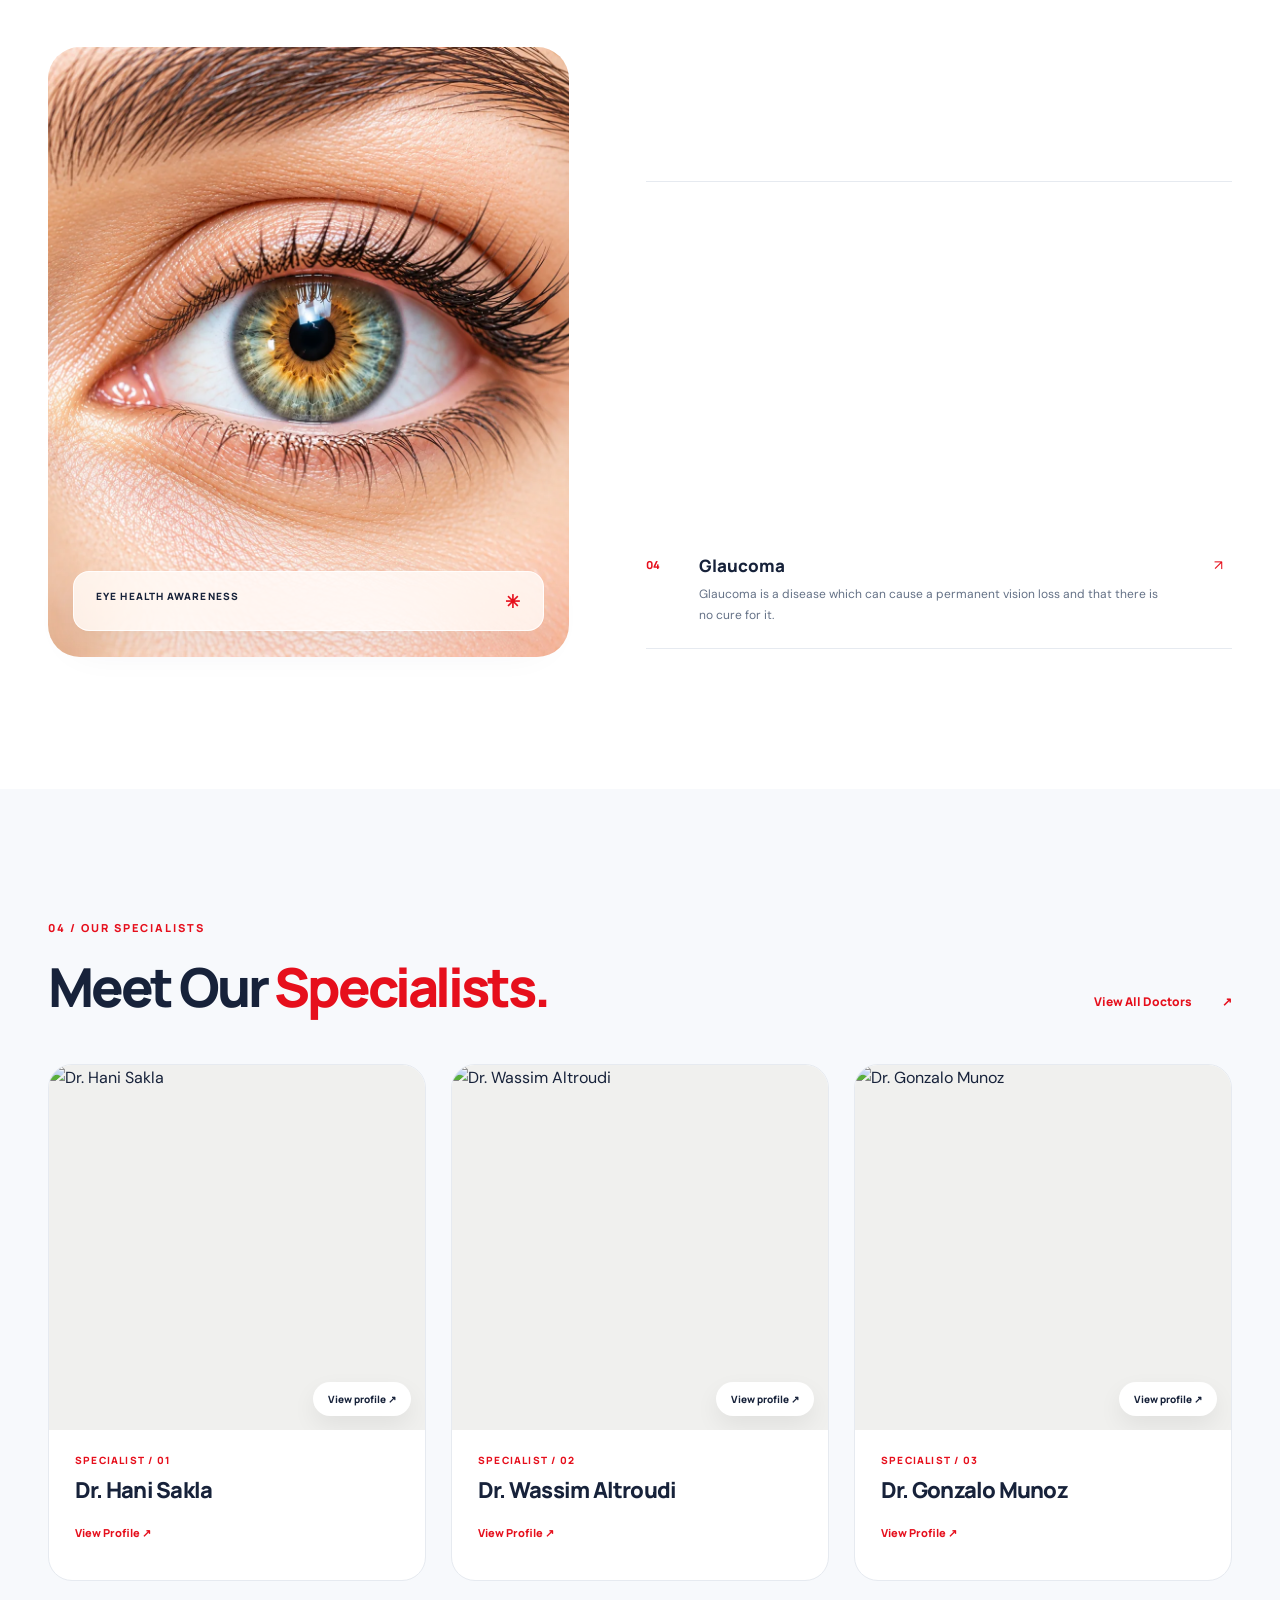
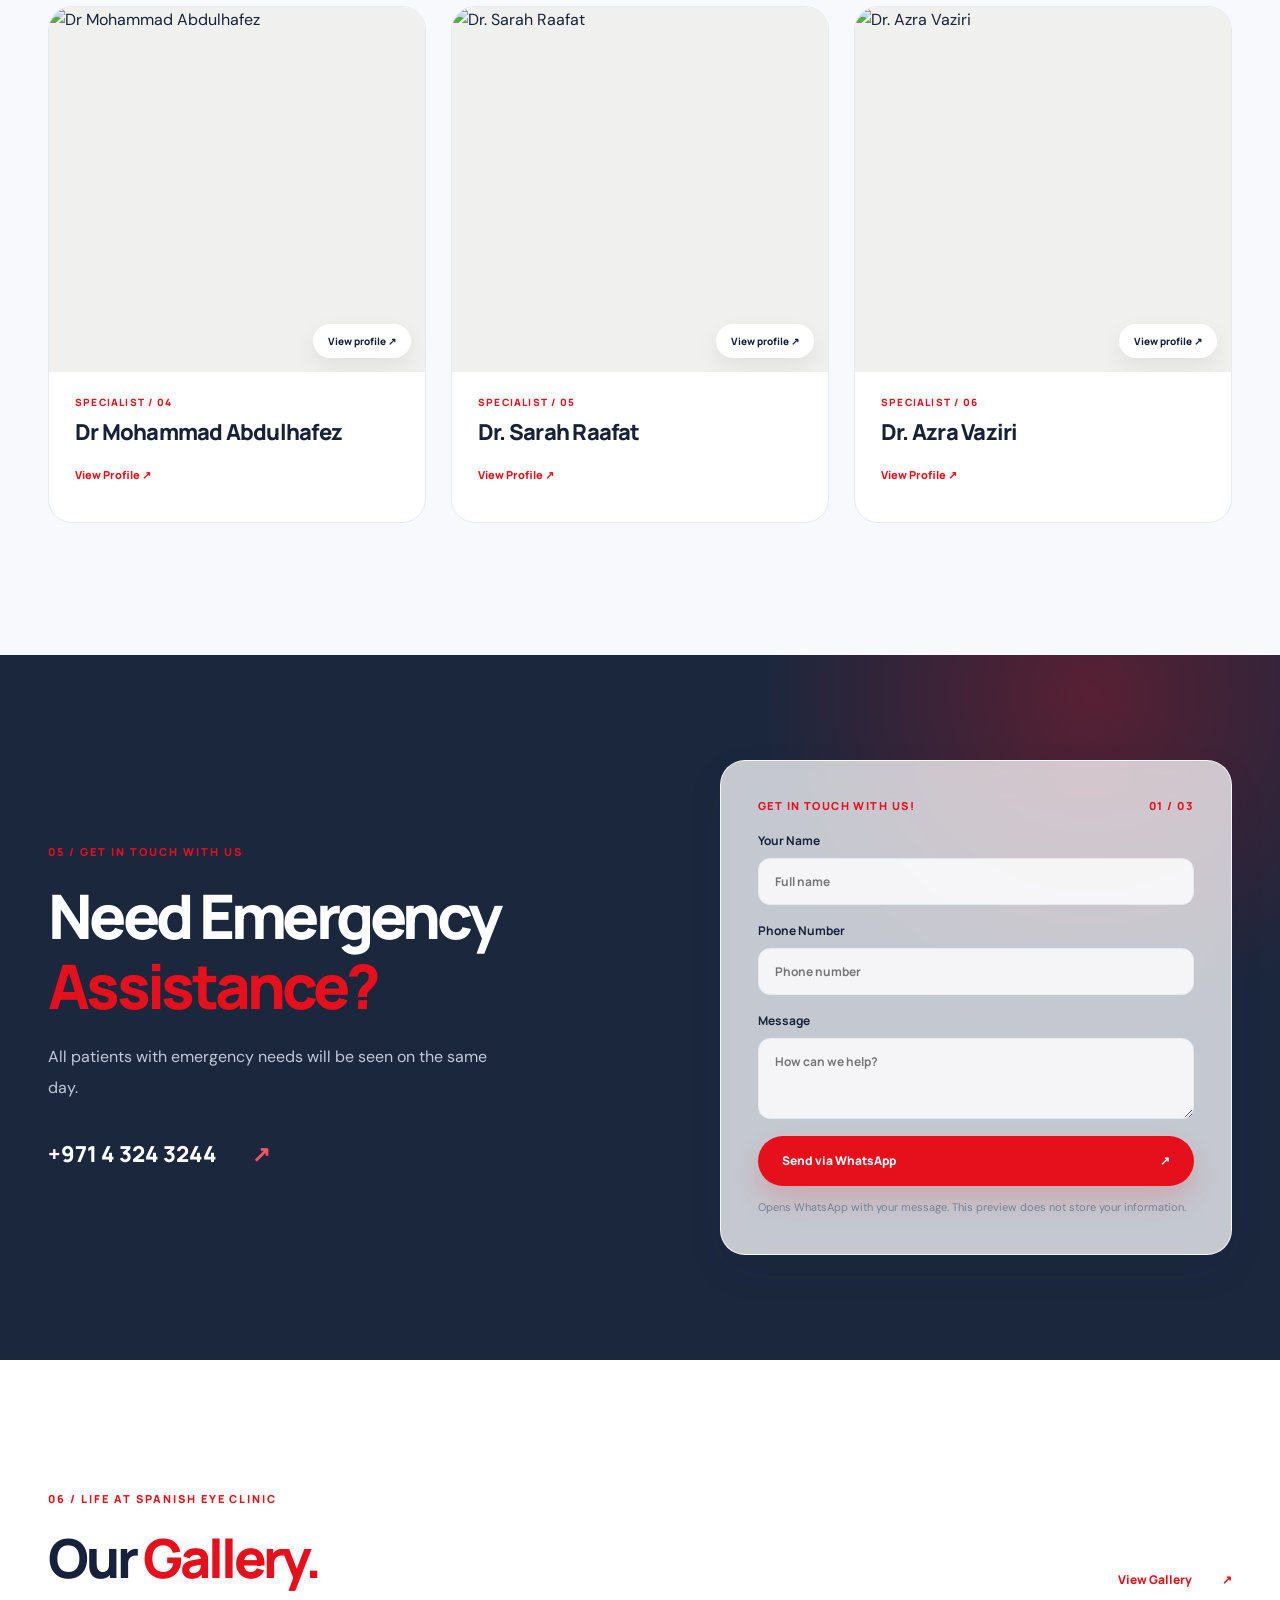
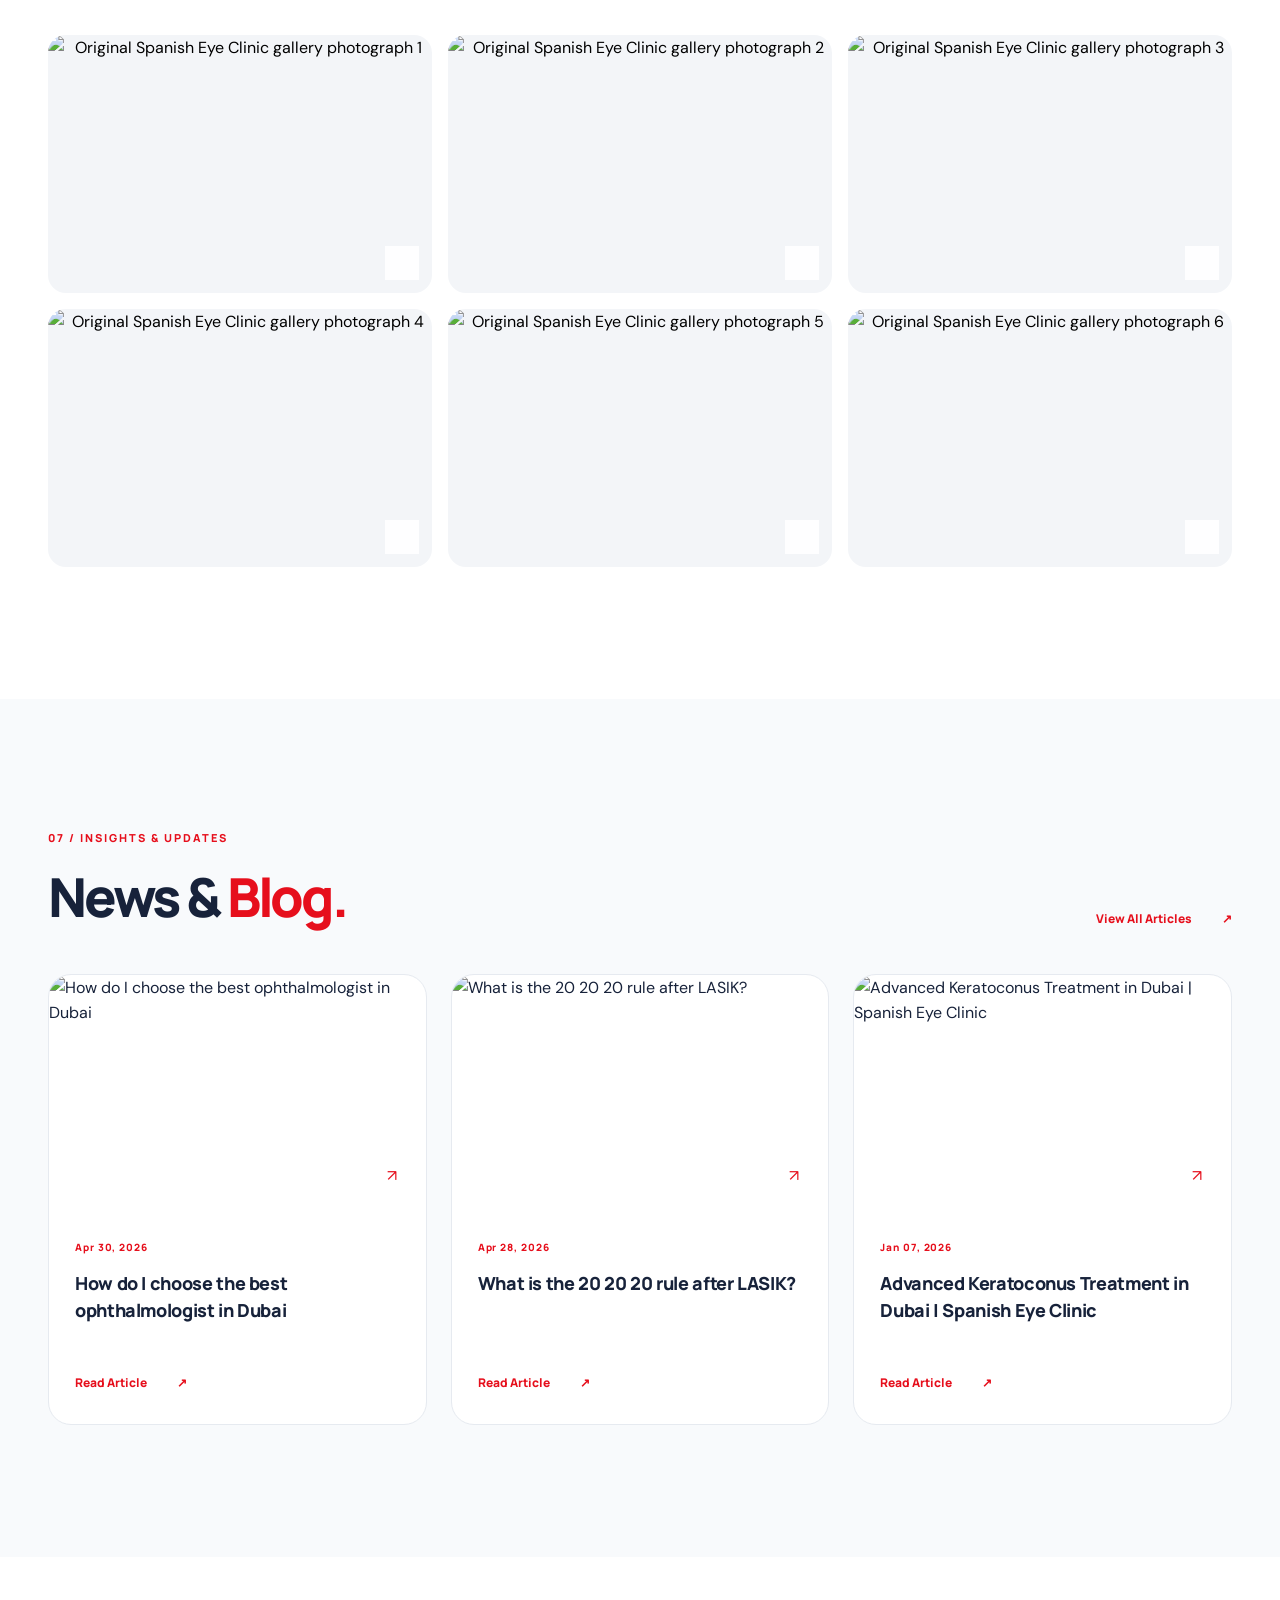
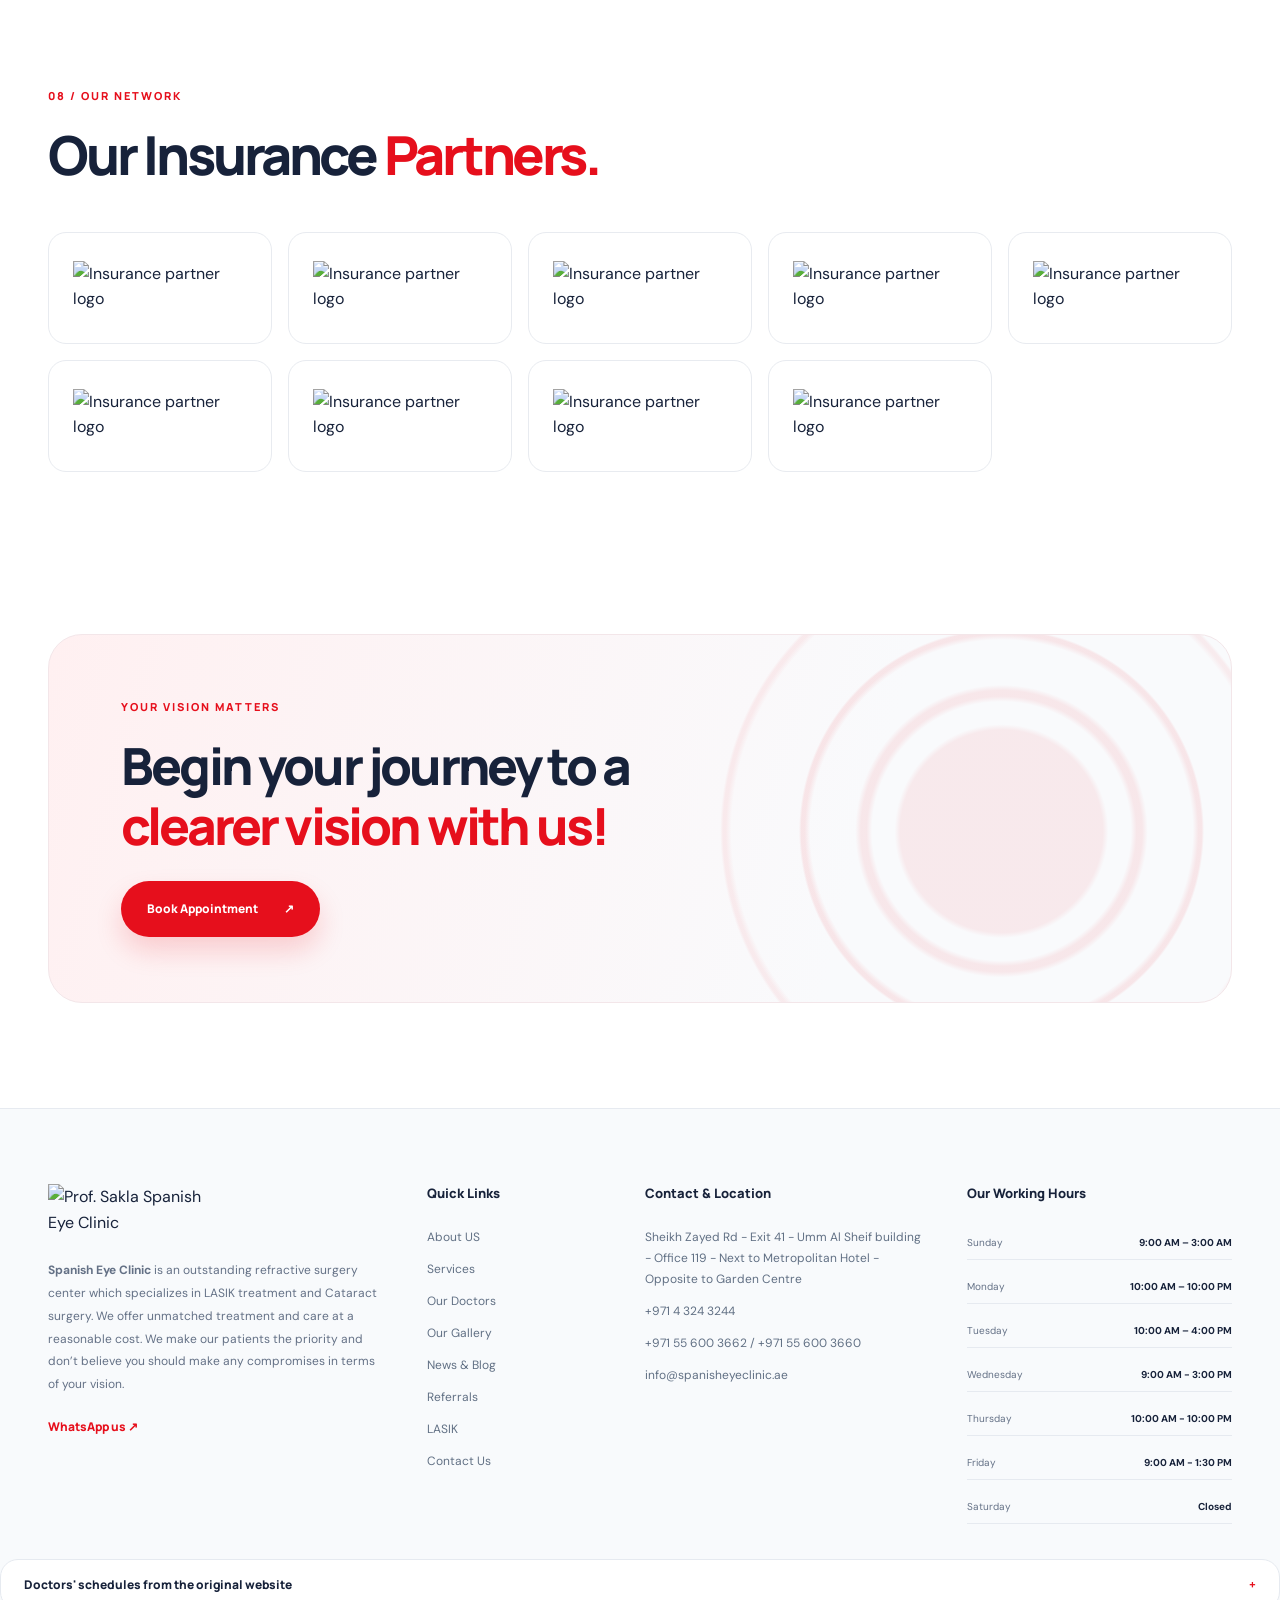
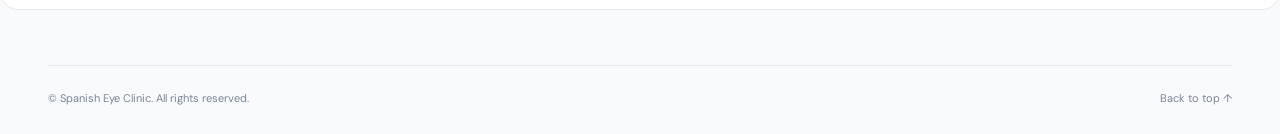
